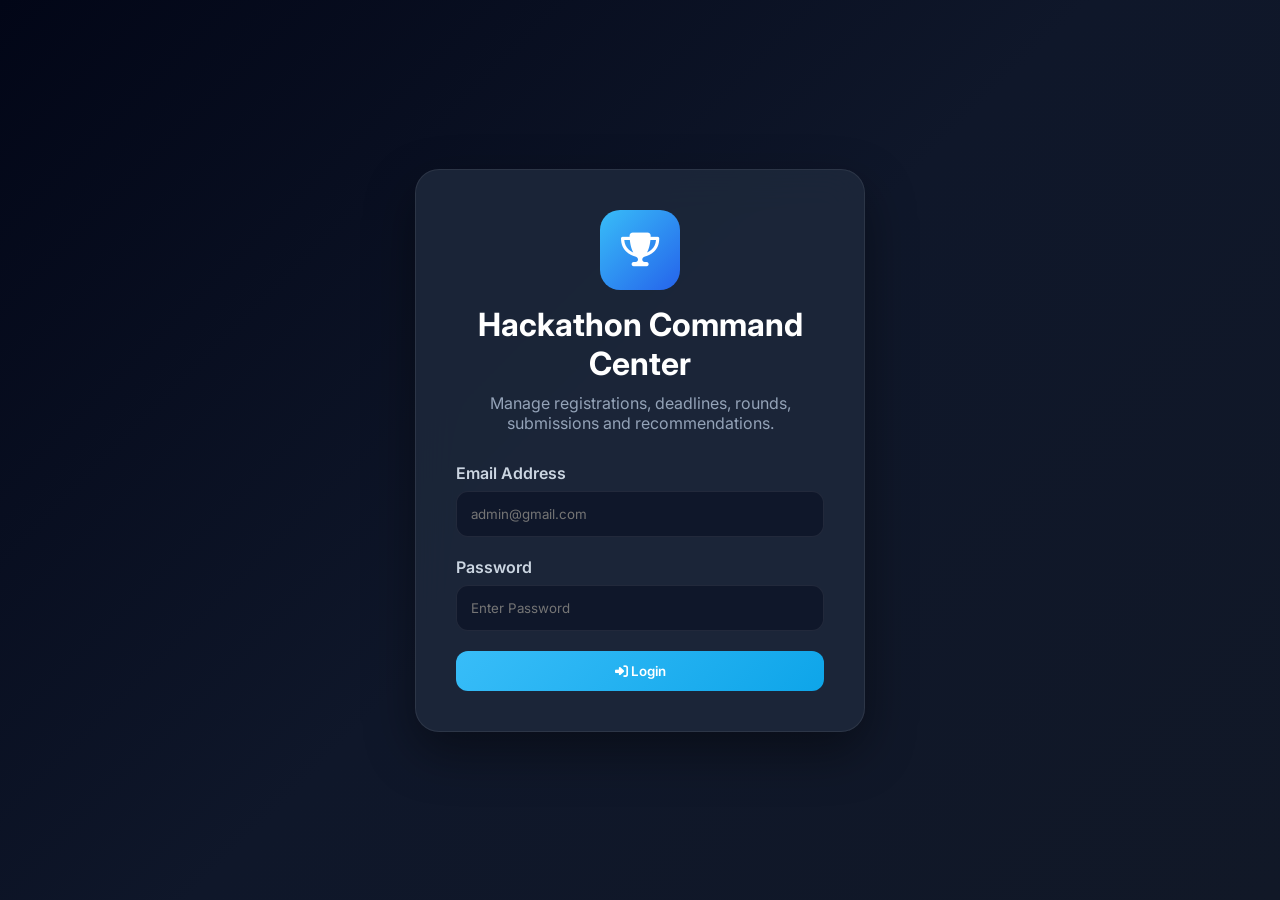
==== agenda.html @ 656ce183 "Hackathon Tracker" ====
<!DOCTYPE html>
<html lang="en">

<head>

<meta charset="UTF-8">

<meta name="viewport"
      content="width=device-width, initial-scale=1.0">

<title>
Agenda | Hackathon Command Center
</title>

<link rel="stylesheet"
      href="assets/css/style.css">

<link href="https://cdnjs.cloudflare.com/ajax/libs/font-awesome/6.5.1/css/all.min.css"
      rel="stylesheet">

</head>

<body>

<div class="app">

    <!-- SIDEBAR -->

    <aside class="sidebar">

        <div class="logo">

            <div class="logo-icon">
                🚀
            </div>

            <div class="logo-text">
                <h2>Hackathon Hub</h2>
                <span>Command Center</span>
            </div>

        </div>

        <nav class="nav-links">

            <a href="dashboard.html">
                <i class="fas fa-chart-line"></i>
                <span>Dashboard</span>
            </a>

            <a href="register.html">
                <i class="fas fa-plus-circle"></i>
                <span>Register</span>
            </a>

            <a href="agenda.html"
               class="active">
                <i class="fas fa-list-check"></i>
                <span>Agenda</span>
            </a>

            <a href="recommendations.html">
                <i class="fas fa-lightbulb"></i>
                <span>Recommendations</span>
            </a>

            <a href="calendar.html">
                <i class="fas fa-calendar"></i>
                <span>Calendar</span>
            </a>

            <a href="notifications.html">
                <i class="fas fa-bell"></i>
                <span>Notifications</span>
            </a>

            <a href="#"
               onclick="logoutUser()">

                <i class="fas fa-right-from-bracket"></i>
                <span>Logout</span>

            </a>

        </nav>

    </aside>

    <!-- MAIN -->

    <main class="main">

        <div class="page-header">

            <div class="page-title">

                <h1>
                    Agenda
                </h1>

                <p>
                    All hackathon tasks sorted by urgency.
                </p>

            </div>

        </div>

        <!-- TODAY -->

        <div class="agenda-section">

            <h2 class="agenda-title">

                🔴 Today

            </h2>

            <div id="todayTasks">

            </div>

        </div>

        <!-- TOMORROW -->

        <div class="agenda-section">

            <h2 class="agenda-title">

                🟠 Tomorrow

            </h2>

            <div id="tomorrowTasks">

            </div>

        </div>

        <!-- THIS WEEK -->

        <div class="agenda-section">

            <h2 class="agenda-title">

                🟡 This Week

            </h2>

            <div id="weekTasks">

            </div>

        </div>

        <!-- FUTURE -->

        <div class="agenda-section">

            <h2 class="agenda-title">

                🟢 Future

            </h2>

            <div id="futureTasks">

            </div>

        </div>

    </main>

</div>

<script src="assets/js/app.js"></script>

<script src="assets/js/agenda.js"></script>

</body>

</html>

<!DOCTYPE html>
<html lang="en">

<head>

<meta charset="UTF-8">

<meta
name="viewport"
content="width=device-width, initial-scale=1.0">

<title>
Agenda | Hackathon Command Center
</title>

<link
rel="stylesheet"
href="assets/css/style.css">

<link
href="https://cdnjs.cloudflare.com/ajax/libs/font-awesome/6.5.1/css/all.min.css"
rel="stylesheet">

</head>

<body>

<div class="app">

    <!-- SIDEBAR -->

    <aside class="sidebar">

        <div class="logo">

            <div class="logo-icon">
                🚀
            </div>

            <div class="logo-text">
                <h2>
                    Hackathon Hub
                </h2>
                <span>
                    Command Center
                </span>
            </div>

        </div>

        <nav class="nav-links">

            <a href="dashboard.html">
                <i class="fas fa-chart-line"></i>
                <span>Dashboard</span>
            </a>

            <a href="register.html">
                <i class="fas fa-plus-circle"></i>
                <span>Register</span>
            </a>

            <a
            href="agenda.html"
            class="active">

                <i class="fas fa-list-check"></i>
                <span>Agenda</span>

            </a>

            <a href="recommendations.html">
                <i class="fas fa-lightbulb"></i>
                <span>Recommendations</span>
            </a>

            <a href="calendar.html">
                <i class="fas fa-calendar"></i>
                <span>Calendar</span>
            </a>

            <a href="notifications.html">
                <i class="fas fa-bell"></i>
                <span>Notifications</span>
            </a>

            <a
            href="#"
            onclick="logoutUser()">

                <i class="fas fa-sign-out-alt"></i>
                <span>Logout</span>

            </a>

        </nav>

    </aside>

    <!-- MAIN -->

    <main class="main">

        <div class="page-header">

            <div class="page-title">

                <h1>
                    Agenda
                </h1>

                <p>
                    Sorted task timeline across
                    all hackathons
                </p>

            </div>

        </div>

        <!-- TODAY -->

        <div class="agenda-section">

            <h2
            class="agenda-title"
            style="color:#ef4444">

                🔴 Today

            </h2>

            <div id="todayTasks">

            </div>

        </div>

        <!-- TOMORROW -->

        <div class="agenda-section">

            <h2
            class="agenda-title"
            style="color:#f59e0b">

                🟠 Tomorrow

            </h2>

            <div id="tomorrowTasks">

            </div>

        </div>

        <!-- WEEK -->

        <div class="agenda-section">

            <h2
            class="agenda-title"
            style="color:#38bdf8">

                🔵 This Week

            </h2>

            <div id="weekTasks">

            </div>

        </div>

        <!-- FUTURE -->

        <div class="agenda-section">

            <h2
            class="agenda-title"
            style="color:#22c55e">

                🟢 Future

            </h2>

            <div id="futureTasks">

            </div>

        </div>

        <div class="footer">

            © 2026 Hackathon Command Center

        </div>

    </main>

</div>

<script src="assets/js/app.js"></script>

<script src="assets/js/agenda.js"></script>

</body>

</html>
---- assets/css/style.css ----
/* =====================================================
   HACKATHON COMMAND CENTER
   PROFESSIONAL SAAS UI
===================================================== */

@import url('https://fonts.googleapis.com/css2?family=Inter:wght@300;400;500;600;700;800;900&display=swap');

:root{

    --bg:#0b1120;
    --bg-secondary:#111827;
    --card:#1e293b;
    --card-hover:#263548;

    --primary:#38bdf8;
    --primary-dark:#0ea5e9;

    --success:#22c55e;
    --warning:#f59e0b;
    --danger:#ef4444;

    --text:#ffffff;
    --text-secondary:#94a3b8;

    --border:rgba(255,255,255,.08);

    --radius:18px;
    --shadow:
    0 10px 30px rgba(0,0,0,.35);

    --transition:.25s ease;
}

/* =====================================================
   RESET
===================================================== */

*{
    margin:0;
    padding:0;
    box-sizing:border-box;
}

html{
    scroll-behavior:smooth;
}

body{
    font-family:'Inter',sans-serif;
    background:linear-gradient(
        135deg,
        #020617,
        #0f172a,
        #111827
    );
    color:var(--text);
    min-height:100vh;
}

a{
    text-decoration:none;
    color:inherit;
}

ul{
    list-style:none;
}

button{
    border:none;
    cursor:pointer;
    font-family:inherit;
}

input,
textarea,
select{
    font-family:inherit;
}

/* =====================================================
   SCROLLBAR
===================================================== */

::-webkit-scrollbar{
    width:10px;
}

::-webkit-scrollbar-track{
    background:#111827;
}

::-webkit-scrollbar-thumb{
    background:#334155;
    border-radius:50px;
}

::-webkit-scrollbar-thumb:hover{
    background:#475569;
}

/* =====================================================
   APP LAYOUT
===================================================== */

.app{
    display:flex;
    min-height:100vh;
}

/* =====================================================
   SIDEBAR
===================================================== */

.sidebar{

    width:270px;

    background:rgba(15,23,42,.85);

    backdrop-filter:blur(25px);

    border-right:1px solid var(--border);

    padding:24px;

    position:fixed;

    top:0;
    left:0;
    bottom:0;

    z-index:1000;
}

.logo{

    display:flex;
    align-items:center;
    gap:12px;

    margin-bottom:40px;
}

.logo-icon{

    width:50px;
    height:50px;

    border-radius:14px;

    background:linear-gradient(
    135deg,
    var(--primary),
    #2563eb
    );

    display:flex;
    align-items:center;
    justify-content:center;

    font-size:22px;
    font-weight:700;
}

.logo-text h2{
    font-size:18px;
}

.logo-text span{
    color:var(--text-secondary);
    font-size:13px;
}

.nav-links{

    display:flex;
    flex-direction:column;
    gap:10px;
}

.nav-links a{

    padding:14px 18px;

    border-radius:14px;

    color:var(--text-secondary);

    transition:var(--transition);

    display:flex;
    align-items:center;
    gap:12px;
}

.nav-links a:hover{

    background:rgba(56,189,248,.12);

    color:white;
}

.nav-links a.active{

    background:linear-gradient(
    135deg,
    rgba(56,189,248,.25),
    rgba(37,99,235,.25)
    );

    color:white;
}

/* =====================================================
   MAIN CONTENT
===================================================== */

.main{

    margin-left:270px;

    width:100%;

    padding:30px;
}

.page-header{

    display:flex;
    justify-content:space-between;
    align-items:center;

    margin-bottom:25px;
}

.page-title h1{
    font-size:32px;
    font-weight:800;
}

.page-title p{
    color:var(--text-secondary);
    margin-top:6px;
}

/* =====================================================
   BUTTONS
===================================================== */

.btn{

    padding:12px 22px;

    border-radius:12px;

    font-weight:600;

    transition:var(--transition);
}

.btn-primary{

    background:linear-gradient(
    135deg,
    var(--primary),
    var(--primary-dark)
    );

    color:white;
}

.btn-primary:hover{

    transform:translateY(-2px);

    box-shadow:
    0 10px 25px rgba(56,189,248,.35);
}

.btn-success{
    background:var(--success);
    color:white;
}

.btn-danger{
    background:var(--danger);
    color:white;
}

/* =====================================================
   DASHBOARD CARDS
===================================================== */

.stats-grid{

    display:grid;

    grid-template-columns:
    repeat(auto-fit,minmax(230px,1fr));

    gap:20px;

    margin-bottom:30px;
}

.stat-card{

    background:rgba(30,41,59,.85);

    backdrop-filter:blur(20px);

    border:1px solid var(--border);

    border-radius:var(--radius);

    padding:24px;

    transition:var(--transition);

    box-shadow:var(--shadow);
}

.stat-card:hover{

    transform:translateY(-5px);

    background:var(--card-hover);
}

.stat-label{

    color:var(--text-secondary);

    font-size:14px;

    margin-bottom:12px;
}

.stat-value{

    font-size:36px;

    font-weight:800;
}

.stat-icon{

    margin-top:15px;

    width:48px;
    height:48px;

    border-radius:12px;

    display:flex;
    justify-content:center;
    align-items:center;

    background:rgba(56,189,248,.15);

    color:var(--primary);
}

/* =====================================================
   CARDS
===================================================== */

.card{

    background:rgba(30,41,59,.8);

    border:1px solid var(--border);

    backdrop-filter:blur(20px);

    border-radius:20px;

    padding:25px;

    box-shadow:var(--shadow);
}

.card-header{

    display:flex;
    justify-content:space-between;
    align-items:center;

    margin-bottom:20px;
}

.card-title{

    font-size:20px;
    font-weight:700;
}

/* =====================================================
   TABLE
===================================================== */

.table-container{

    overflow:auto;
}

table{

    width:100%;
    border-collapse:collapse;
}

th{

    background:#1e293b;

    color:#cbd5e1;

    text-align:left;

    padding:16px;
}

td{

    padding:16px;

    border-bottom:1px solid rgba(255,255,255,.06);
}

tr:hover{
    background:rgba(255,255,255,.03);
}

/* =====================================================
   FORM
===================================================== */

.form-grid{

    display:grid;

    grid-template-columns:
    repeat(auto-fit,minmax(280px,1fr));

    gap:20px;
}

.form-group{

    display:flex;
    flex-direction:column;

    gap:8px;
}

.form-group label{

    color:#cbd5e1;

    font-weight:600;
}

.form-control{

    width:100%;

    padding:14px;

    background:#0f172a;

    border:1px solid rgba(255,255,255,.08);

    color:white;

    border-radius:12px;

    transition:var(--transition);
}

.form-control:focus{

    outline:none;

    border-color:var(--primary);

    box-shadow:
    0 0 0 3px rgba(56,189,248,.15);
}

textarea.form-control{

    min-height:130px;

    resize:vertical;
}

/* =====================================================
   CHECKBOX
===================================================== */

.checkbox-group{

    display:flex;
    align-items:center;

    gap:10px;

    margin-top:10px;
}

.checkbox-group input{

    width:18px;
    height:18px;
}

/* =====================================================
   ROUNDS SECTION
===================================================== */

.round-card{

    margin-top:20px;

    background:#0f172a;

    padding:20px;

    border-radius:16px;

    border:1px solid rgba(255,255,255,.08);
}

.round-title{

    font-weight:700;

    margin-bottom:15px;

    color:var(--primary);
}

/* =====================================================
   TASKS
===================================================== */

.task-item{

    display:flex;

    justify-content:space-between;

    align-items:center;

    padding:16px;

    border-radius:14px;

    margin-bottom:12px;

    background:#0f172a;
}

.task-name{

    font-weight:600;
}

.task-date{

    color:var(--warning);
}

/* =====================================================
   AGENDA
===================================================== */

.agenda-section{

    margin-bottom:30px;
}

.agenda-title{

    font-size:22px;

    font-weight:700;

    margin-bottom:15px;
}

.agenda-card{

    background:#111827;

    border-left:5px solid var(--primary);

    padding:18px;

    border-radius:14px;

    margin-bottom:12px;
}

/* =====================================================
   NOTIFICATION
===================================================== */

.notification{

    padding:18px;

    border-radius:14px;

    margin-bottom:12px;
}

.notification.danger{

    background:
    rgba(239,68,68,.15);

    border-left:4px solid var(--danger);
}

.notification.warning{

    background:
    rgba(245,158,11,.15);

    border-left:4px solid var(--warning);
}

.notification.success{

    background:
    rgba(34,197,94,.15);

    border-left:4px solid var(--success);
}

/* =====================================================
   RECOMMENDATION
===================================================== */

.recommendation{

    background:#0f172a;

    padding:18px;

    border-radius:16px;

    margin-bottom:15px;
}

.recommendation h4{

    color:var(--primary);

    margin-bottom:10px;
}

.recommendation ul{

    padding-left:18px;
}

.recommendation li{

    margin-bottom:8px;
}

/* =====================================================
   LOGIN PAGE
===================================================== */

.auth-wrapper{

    min-height:100vh;

    display:flex;

    justify-content:center;

    align-items:center;

    padding:30px;
}

.auth-card{

    width:100%;
    max-width:450px;

    background:rgba(30,41,59,.85);

    border:1px solid rgba(255,255,255,.08);

    backdrop-filter:blur(20px);

    border-radius:24px;

    padding:40px;

    box-shadow:
    0 20px 50px rgba(0,0,0,.4);
}

.auth-card h1{

    text-align:center;

    margin-bottom:10px;
}

.auth-card p{

    text-align:center;

    color:var(--text-secondary);

    margin-bottom:30px;
}

/* =====================================================
   ALERT
===================================================== */

.alert{

    padding:14px;

    border-radius:12px;

    margin-bottom:15px;
}

.alert-success{

    background:
    rgba(34,197,94,.15);

    color:#86efac;
}

.alert-danger{

    background:
    rgba(239,68,68,.15);

    color:#fca5a5;
}

/* =====================================================
   BADGES
===================================================== */

.badge{

    padding:6px 12px;

    border-radius:50px;

    font-size:12px;

    font-weight:700;
}

.badge-success{
    background:rgba(34,197,94,.15);
    color:#86efac;
}

.badge-warning{
    background:rgba(245,158,11,.15);
    color:#fde68a;
}

.badge-danger{
    background:rgba(239,68,68,.15);
    color:#fca5a5;
}

/* =====================================================
   CALENDAR PLACEHOLDER
===================================================== */

.calendar-box{

    height:700px;

    border-radius:20px;

    background:#111827;

    display:flex;

    align-items:center;

    justify-content:center;

    color:#94a3b8;
}

/* =====================================================
   FOOTER
===================================================== */

.footer{

    margin-top:30px;

    text-align:center;

    color:#64748b;
}

/* =====================================================
   ANIMATION
===================================================== */

.fade-in{

    animation:fadeIn .5s ease;
}

@keyframes fadeIn{

    from{
        opacity:0;
        transform:translateY(15px);
    }

    to{
        opacity:1;
        transform:translateY(0);
    }
}

/* =====================================================
   MOBILE RESPONSIVE
===================================================== */

@media(max-width:992px){

    .sidebar{

        width:85px;
        padding:15px;
    }

    .logo-text{
        display:none;
    }

    .nav-links a span{
        display:none;
    }

    .main{
        margin-left:85px;
    }
}

@media(max-width:768px){

    .main{
        padding:20px;
    }

    .page-header{

        flex-direction:column;

        align-items:flex-start;

        gap:15px;
    }

    .form-grid{

        grid-template-columns:1fr;
    }

    .stats-grid{

        grid-template-columns:1fr;
    }

    .sidebar{

        display:none;
    }

    .main{

        margin-left:0;
    }
}

@media(max-width:480px){

    .auth-card{

        padding:25px;
    }

    .stat-value{

        font-size:28px;
    }

    .page-title h1{

        font-size:24px;
    }
}
---- assets/css/style.css ----
/* =====================================================
   HACKATHON COMMAND CENTER
   PROFESSIONAL SAAS UI
===================================================== */

@import url('https://fonts.googleapis.com/css2?family=Inter:wght@300;400;500;600;700;800;900&display=swap');

:root{

    --bg:#0b1120;
    --bg-secondary:#111827;
    --card:#1e293b;
    --card-hover:#263548;

    --primary:#38bdf8;
    --primary-dark:#0ea5e9;

    --success:#22c55e;
    --warning:#f59e0b;
    --danger:#ef4444;

    --text:#ffffff;
    --text-secondary:#94a3b8;

    --border:rgba(255,255,255,.08);

    --radius:18px;
    --shadow:
    0 10px 30px rgba(0,0,0,.35);

    --transition:.25s ease;
}

/* =====================================================
   RESET
===================================================== */

*{
    margin:0;
    padding:0;
    box-sizing:border-box;
}

html{
    scroll-behavior:smooth;
}

body{
    font-family:'Inter',sans-serif;
    background:linear-gradient(
        135deg,
        #020617,
        #0f172a,
        #111827
    );
    color:var(--text);
    min-height:100vh;
}

a{
    text-decoration:none;
    color:inherit;
}

ul{
    list-style:none;
}

button{
    border:none;
    cursor:pointer;
    font-family:inherit;
}

input,
textarea,
select{
    font-family:inherit;
}

/* =====================================================
   SCROLLBAR
===================================================== */

::-webkit-scrollbar{
    width:10px;
}

::-webkit-scrollbar-track{
    background:#111827;
}

::-webkit-scrollbar-thumb{
    background:#334155;
    border-radius:50px;
}

::-webkit-scrollbar-thumb:hover{
    background:#475569;
}

/* =====================================================
   APP LAYOUT
===================================================== */

.app{
    display:flex;
    min-height:100vh;
}

/* =====================================================
   SIDEBAR
===================================================== */

.sidebar{

    width:270px;

    background:rgba(15,23,42,.85);

    backdrop-filter:blur(25px);

    border-right:1px solid var(--border);

    padding:24px;

    position:fixed;

    top:0;
    left:0;
    bottom:0;

    z-index:1000;
}

.logo{

    display:flex;
    align-items:center;
    gap:12px;

    margin-bottom:40px;
}

.logo-icon{

    width:50px;
    height:50px;

    border-radius:14px;

    background:linear-gradient(
    135deg,
    var(--primary),
    #2563eb
    );

    display:flex;
    align-items:center;
    justify-content:center;

    font-size:22px;
    font-weight:700;
}

.logo-text h2{
    font-size:18px;
}

.logo-text span{
    color:var(--text-secondary);
    font-size:13px;
}

.nav-links{

    display:flex;
    flex-direction:column;
    gap:10px;
}

.nav-links a{

    padding:14px 18px;

    border-radius:14px;

    color:var(--text-secondary);

    transition:var(--transition);

    display:flex;
    align-items:center;
    gap:12px;
}

.nav-links a:hover{

    background:rgba(56,189,248,.12);

    color:white;
}

.nav-links a.active{

    background:linear-gradient(
    135deg,
    rgba(56,189,248,.25),
    rgba(37,99,235,.25)
    );

    color:white;
}

/* =====================================================
   MAIN CONTENT
===================================================== */

.main{

    margin-left:270px;

    width:100%;

    padding:30px;
}

.page-header{

    display:flex;
    justify-content:space-between;
    align-items:center;

    margin-bottom:25px;
}

.page-title h1{
    font-size:32px;
    font-weight:800;
}

.page-title p{
    color:var(--text-secondary);
    margin-top:6px;
}

/* =====================================================
   BUTTONS
===================================================== */

.btn{

    padding:12px 22px;

    border-radius:12px;

    font-weight:600;

    transition:var(--transition);
}

.btn-primary{

    background:linear-gradient(
    135deg,
    var(--primary),
    var(--primary-dark)
    );

    color:white;
}

.btn-primary:hover{

    transform:translateY(-2px);

    box-shadow:
    0 10px 25px rgba(56,189,248,.35);
}

.btn-success{
    background:var(--success);
    color:white;
}

.btn-danger{
    background:var(--danger);
    color:white;
}

/* =====================================================
   DASHBOARD CARDS
===================================================== */

.stats-grid{

    display:grid;

    grid-template-columns:
    repeat(auto-fit,minmax(230px,1fr));

    gap:20px;

    margin-bottom:30px;
}

.stat-card{

    background:rgba(30,41,59,.85);

    backdrop-filter:blur(20px);

    border:1px solid var(--border);

    border-radius:var(--radius);

    padding:24px;

    transition:var(--transition);

    box-shadow:var(--shadow);
}

.stat-card:hover{

    transform:translateY(-5px);

    background:var(--card-hover);
}

.stat-label{

    color:var(--text-secondary);

    font-size:14px;

    margin-bottom:12px;
}

.stat-value{

    font-size:36px;

    font-weight:800;
}

.stat-icon{

    margin-top:15px;

    width:48px;
    height:48px;

    border-radius:12px;

    display:flex;
    justify-content:center;
    align-items:center;

    background:rgba(56,189,248,.15);

    color:var(--primary);
}

/* =====================================================
   CARDS
===================================================== */

.card{

    background:rgba(30,41,59,.8);

    border:1px solid var(--border);

    backdrop-filter:blur(20px);

    border-radius:20px;

    padding:25px;

    box-shadow:var(--shadow);
}

.card-header{

    display:flex;
    justify-content:space-between;
    align-items:center;

    margin-bottom:20px;
}

.card-title{

    font-size:20px;
    font-weight:700;
}

/* =====================================================
   TABLE
===================================================== */

.table-container{

    overflow:auto;
}

table{

    width:100%;
    border-collapse:collapse;
}

th{

    background:#1e293b;

    color:#cbd5e1;

    text-align:left;

    padding:16px;
}

td{

    padding:16px;

    border-bottom:1px solid rgba(255,255,255,.06);
}

tr:hover{
    background:rgba(255,255,255,.03);
}

/* =====================================================
   FORM
===================================================== */

.form-grid{

    display:grid;

    grid-template-columns:
    repeat(auto-fit,minmax(280px,1fr));

    gap:20px;
}

.form-group{

    display:flex;
    flex-direction:column;

    gap:8px;
}

.form-group label{

    color:#cbd5e1;

    font-weight:600;
}

.form-control{

    width:100%;

    padding:14px;

    background:#0f172a;

    border:1px solid rgba(255,255,255,.08);

    color:white;

    border-radius:12px;

    transition:var(--transition);
}

.form-control:focus{

    outline:none;

    border-color:var(--primary);

    box-shadow:
    0 0 0 3px rgba(56,189,248,.15);
}

textarea.form-control{

    min-height:130px;

    resize:vertical;
}

/* =====================================================
   CHECKBOX
===================================================== */

.checkbox-group{

    display:flex;
    align-items:center;

    gap:10px;

    margin-top:10px;
}

.checkbox-group input{

    width:18px;
    height:18px;
}

/* =====================================================
   ROUNDS SECTION
===================================================== */

.round-card{

    margin-top:20px;

    background:#0f172a;

    padding:20px;

    border-radius:16px;

    border:1px solid rgba(255,255,255,.08);
}

.round-title{

    font-weight:700;

    margin-bottom:15px;

    color:var(--primary);
}

/* =====================================================
   TASKS
===================================================== */

.task-item{

    display:flex;

    justify-content:space-between;

    align-items:center;

    padding:16px;

    border-radius:14px;

    margin-bottom:12px;

    background:#0f172a;
}

.task-name{

    font-weight:600;
}

.task-date{

    color:var(--warning);
}

/* =====================================================
   AGENDA
===================================================== */

.agenda-section{

    margin-bottom:30px;
}

.agenda-title{

    font-size:22px;

    font-weight:700;

    margin-bottom:15px;
}

.agenda-card{

    background:#111827;

    border-left:5px solid var(--primary);

    padding:18px;

    border-radius:14px;

    margin-bottom:12px;
}

/* =====================================================
   NOTIFICATION
===================================================== */

.notification{

    padding:18px;

    border-radius:14px;

    margin-bottom:12px;
}

.notification.danger{

    background:
    rgba(239,68,68,.15);

    border-left:4px solid var(--danger);
}

.notification.warning{

    background:
    rgba(245,158,11,.15);

    border-left:4px solid var(--warning);
}

.notification.success{

    background:
    rgba(34,197,94,.15);

    border-left:4px solid var(--success);
}

/* =====================================================
   RECOMMENDATION
===================================================== */

.recommendation{

    background:#0f172a;

    padding:18px;

    border-radius:16px;

    margin-bottom:15px;
}

.recommendation h4{

    color:var(--primary);

    margin-bottom:10px;
}

.recommendation ul{

    padding-left:18px;
}

.recommendation li{

    margin-bottom:8px;
}

/* =====================================================
   LOGIN PAGE
===================================================== */

.auth-wrapper{

    min-height:100vh;

    display:flex;

    justify-content:center;

    align-items:center;

    padding:30px;
}

.auth-card{

    width:100%;
    max-width:450px;

    background:rgba(30,41,59,.85);

    border:1px solid rgba(255,255,255,.08);

    backdrop-filter:blur(20px);

    border-radius:24px;

    padding:40px;

    box-shadow:
    0 20px 50px rgba(0,0,0,.4);
}

.auth-card h1{

    text-align:center;

    margin-bottom:10px;
}

.auth-card p{

    text-align:center;

    color:var(--text-secondary);

    margin-bottom:30px;
}

/* =====================================================
   ALERT
===================================================== */

.alert{

    padding:14px;

    border-radius:12px;

    margin-bottom:15px;
}

.alert-success{

    background:
    rgba(34,197,94,.15);

    color:#86efac;
}

.alert-danger{

    background:
    rgba(239,68,68,.15);

    color:#fca5a5;
}

/* =====================================================
   BADGES
===================================================== */

.badge{

    padding:6px 12px;

    border-radius:50px;

    font-size:12px;

    font-weight:700;
}

.badge-success{
    background:rgba(34,197,94,.15);
    color:#86efac;
}

.badge-warning{
    background:rgba(245,158,11,.15);
    color:#fde68a;
}

.badge-danger{
    background:rgba(239,68,68,.15);
    color:#fca5a5;
}

/* =====================================================
   CALENDAR PLACEHOLDER
===================================================== */

.calendar-box{

    height:700px;

    border-radius:20px;

    background:#111827;

    display:flex;

    align-items:center;

    justify-content:center;

    color:#94a3b8;
}

/* =====================================================
   FOOTER
===================================================== */

.footer{

    margin-top:30px;

    text-align:center;

    color:#64748b;
}

/* =====================================================
   ANIMATION
===================================================== */

.fade-in{

    animation:fadeIn .5s ease;
}

@keyframes fadeIn{

    from{
        opacity:0;
        transform:translateY(15px);
    }

    to{
        opacity:1;
        transform:translateY(0);
    }
}

/* =====================================================
   MOBILE RESPONSIVE
===================================================== */

@media(max-width:992px){

    .sidebar{

        width:85px;
        padding:15px;
    }

    .logo-text{
        display:none;
    }

    .nav-links a span{
        display:none;
    }

    .main{
        margin-left:85px;
    }
}

@media(max-width:768px){

    .main{
        padding:20px;
    }

    .page-header{

        flex-direction:column;

        align-items:flex-start;

        gap:15px;
    }

    .form-grid{

        grid-template-columns:1fr;
    }

    .stats-grid{

        grid-template-columns:1fr;
    }

    .sidebar{

        display:none;
    }

    .main{

        margin-left:0;
    }
}

@media(max-width:480px){

    .auth-card{

        padding:25px;
    }

    .stat-value{

        font-size:28px;
    }

    .page-title h1{

        font-size:24px;
    }
}
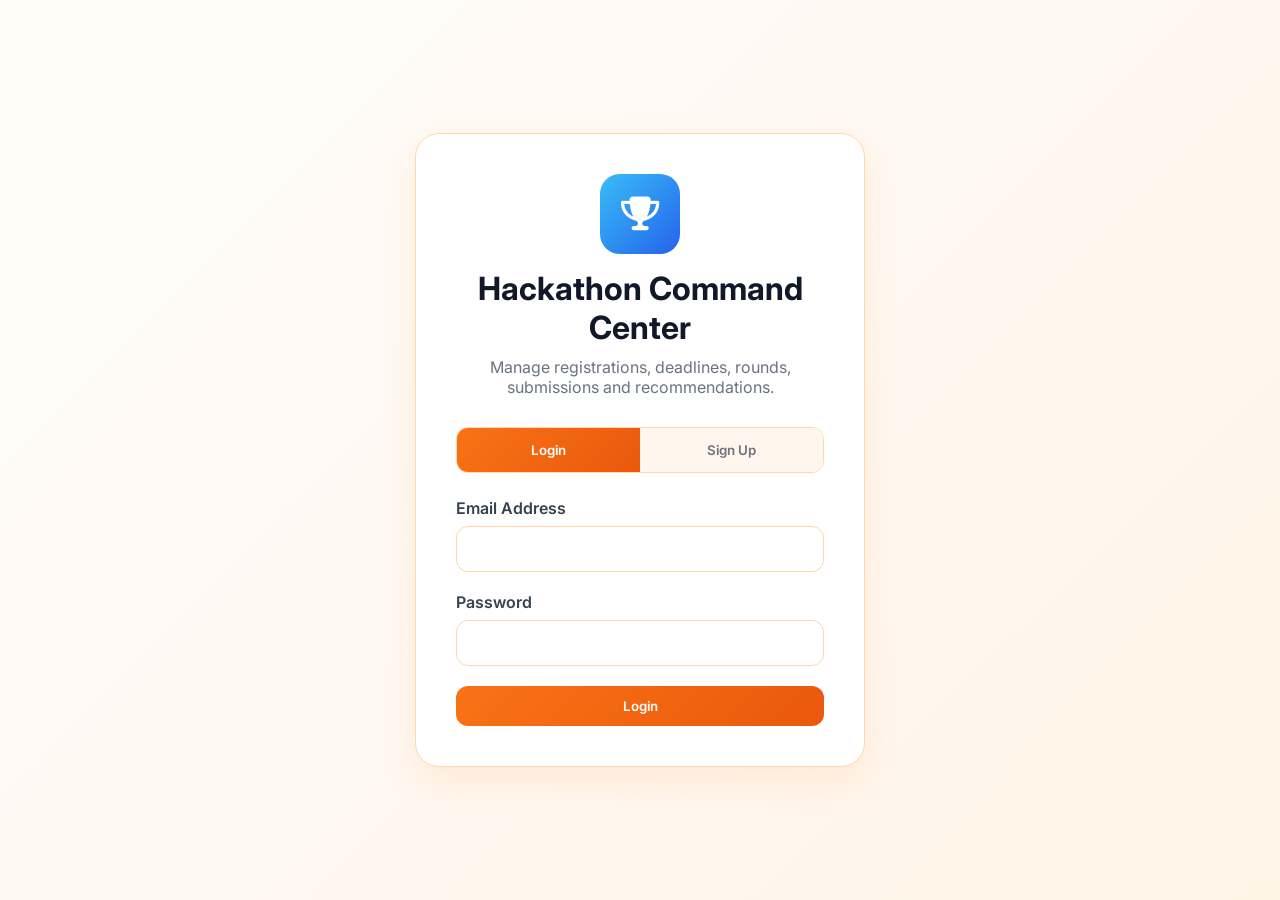
==== commit 70b8b366: "Removed obsolete dashboard.js" ====
--- a/agenda.html
+++ b/agenda.html
@@ -175,6 +175,7 @@
 
 </div>
 
+<script src="assets/js/api.js"></script>
 <script src="assets/js/app.js"></script>
 
 <script src="assets/js/agenda.js"></script>
--- a/assets/css/style.css
+++ b/assets/css/style.css
@@ -5,916 +5,1270 @@
 
 @import url('https://fonts.googleapis.com/css2?family=Inter:wght@300;400;500;600;700;800;900&display=swap');
 
-:root{
-
-    --bg:#0b1120;
-    --bg-secondary:#111827;
-    --card:#1e293b;
-    --card-hover:#263548;
-
-    --primary:#38bdf8;
-    --primary-dark:#0ea5e9;
-
-    --success:#22c55e;
-    --warning:#f59e0b;
-    --danger:#ef4444;
-
-    --text:#ffffff;
-    --text-secondary:#94a3b8;
-
-    --border:rgba(255,255,255,.08);
-
-    --radius:18px;
+:root {
+
+    /* Warm Light Theme */
+
+    --bg: #FFFDF8;
+    --bg-secondary: #FFF7ED;
+
+    --card: #FFFFFF;
+    --card-hover: #FFF4E6;
+
+    --primary: #F97316;
+    --primary-dark: #EA580C;
+
+    --success: #22C55E;
+    --warning: #F59E0B;
+    --danger: #EF4444;
+
+    --text: #1F2937;
+    --text-secondary: #6B7280;
+
+    --border: rgba(249, 115, 22, .15);
+
+    --radius: 18px;
+
     --shadow:
-    0 10px 30px rgba(0,0,0,.35);
-
-    --transition:.25s ease;
+        0 8px 24px rgba(249, 115, 22, .08);
+
+    --transition: .25s ease;
 }
 
 /* =====================================================
    RESET
 ===================================================== */
 
-*{
-    margin:0;
-    padding:0;
-    box-sizing:border-box;
-}
-
-html{
-    scroll-behavior:smooth;
-}
-
-body{
-    font-family:'Inter',sans-serif;
+* {
+    margin: 0;
+    padding: 0;
+    box-sizing: border-box;
+}
+
+html {
+    scroll-behavior: smooth;
+}
+
+body {
+    font-family: 'Inter', sans-serif;
+
+    background: linear-gradient(135deg,
+            #FFFDF8,
+            #FFF8F1,
+            #FFF4E6);
+
+    color: var(--text);
+
+    min-height: 100vh;
+}
+
+a {
+    text-decoration: none;
+    color: inherit;
+}
+
+ul {
+    list-style: none;
+}
+
+button {
+    border: none;
+    cursor: pointer;
+    font-family: inherit;
+}
+
+input,
+textarea,
+select {
+    font-family: inherit;
+}
+
+/* =====================================================
+   SCROLLBAR
+===================================================== */
+
+::-webkit-scrollbar-track {
+    background: #FFF4E6;
+}
+
+::-webkit-scrollbar-thumb {
+    background: #FDBA74;
+    border-radius: 50px;
+}
+
+::-webkit-scrollbar-thumb:hover {
+    background: #FB923C;
+}
+
+/* =====================================================
+   APP LAYOUT
+===================================================== */
+
+.app {
+    display: flex;
+    min-height: 100vh;
+}
+
+/* =====================================================
+   SIDEBAR
+===================================================== */
+
+.sidebar {
+
+    width: 270px;
+
+    background: rgba(255, 255, 255, .95);
+
+    backdrop-filter: blur(25px);
+
+    border-right: 1px solid #FED7AA;
+
+    padding: 24px;
+
+    position: fixed;
+
+    top: 0;
+    left: 0;
+    bottom: 0;
+
+    z-index: 1000;
+
+    box-shadow:
+        4px 0 20px rgba(249, 115, 22, .05);
+}
+
+.logo {
+
+    display: flex;
+    align-items: center;
+    gap: 12px;
+
+    margin-bottom: 40px;
+}
+
+.logo-icon {
+
+    width: 50px;
+    height: 50px;
+
+    border-radius: 14px;
+
+    background: linear-gradient(135deg,
+            #FB923C,
+            #EA580C);
+
+    color: white;
+
+    display: flex;
+    align-items: center;
+    justify-content: center;
+
+    font-size: 22px;
+    font-weight: 700;
+}
+
+.logo-text h2 {
+    font-size: 18px;
+}
+
+.logo-text span {
+    color: var(--text-secondary);
+    font-size: 13px;
+}
+
+.nav-links {
+
+    display: flex;
+    flex-direction: column;
+    gap: 10px;
+}
+
+.nav-links a {
+
+    padding: 14px 18px;
+
+    border-radius: 14px;
+
+    color: var(--text-secondary);
+
+    transition: var(--transition);
+
+    display: flex;
+    align-items: center;
+    gap: 12px;
+}
+
+.nav-links a:hover {
+
+    background: rgba(249, 115, 22, .08);
+
+    color: #EA580C;
+}
+
+.nav-links a.active {
+
+    background: linear-gradient(135deg,
+            rgba(249, 115, 22, .15),
+            rgba(251, 146, 60, .10));
+
+    color: #EA580C;
+}
+
+/* =====================================================
+   MAIN CONTENT
+===================================================== */
+
+.main {
+
+    margin-left: 270px;
+
+    width: 100%;
+
+    padding: 30px;
+}
+
+.page-header {
+
+    display: flex;
+    justify-content: space-between;
+    align-items: center;
+
+    margin-bottom: 25px;
+}
+
+.page-title h1 {
+    font-size: 32px;
+    font-weight: 800;
+}
+
+.page-title p {
+    color: var(--text-secondary);
+    margin-top: 6px;
+}
+
+/* =====================================================
+   BUTTONS
+===================================================== */
+
+.btn {
+
+    padding: 12px 22px;
+
+    border-radius: 12px;
+
+    font-weight: 600;
+
+    transition: var(--transition);
+}
+
+.btn-primary {
+
+    background: linear-gradient(135deg,
+            var(--primary),
+            var(--primary-dark));
+
+    color: white;
+}
+
+.btn-primary:hover {
+
+    transform: translateY(-2px);
+
+    box-shadow:
+        0 10px 25px rgba(249, 115, 22, .25);
+}
+
+.btn-success {
+    background: var(--success);
+    color: white;
+}
+
+.btn-danger {
+    background: var(--danger);
+    color: white;
+}
+
+/* =====================================================
+   DASHBOARD CARDS
+===================================================== */
+
+.stats-grid {
+
+    display: grid;
+
+    grid-template-columns:
+        repeat(auto-fit, minmax(230px, 1fr));
+
+    gap: 20px;
+
+    margin-bottom: 30px;
+}
+
+.stat-card {
+
+    background: #FFFFFF;
+
+    border: 1px solid #FED7AA;
+
+    border-radius: var(--radius);
+
+    padding: 24px;
+
+    transition: var(--transition);
+
+    box-shadow:
+        0 8px 24px rgba(249, 115, 22, .08);
+}
+
+.stat-card:hover {
+
+    transform: translateY(-5px);
+
+    background: #FFF7ED;
+}
+
+.stat-label {
+
+    color: var(--text-secondary);
+
+    font-size: 14px;
+
+    margin-bottom: 12px;
+}
+
+.stat-value {
+
+    font-size: 36px;
+
+    font-weight: 800;
+}
+
+.stat-icon {
+
+    margin-top: 15px;
+
+    width: 48px;
+    height: 48px;
+
+    border-radius: 12px;
+
+    display: flex;
+    justify-content: center;
+    align-items: center;
+
+    background: rgba(249, 115, 22, .10);
+
+    color: #EA580C;
+}
+
+/* =====================================================
+   CARDS
+===================================================== */
+
+.card {
+
+    background: #FFFFFF;
+
+    border: 1px solid #FED7AA;
+
+    backdrop-filter: blur(20px);
+
+    border-radius: 20px;
+
+    padding: 25px;
+
+    box-shadow:
+        0 8px 24px rgba(249, 115, 22, .08);
+}
+
+.card-header {
+
+    display: flex;
+    justify-content: space-between;
+    align-items: center;
+
+    margin-bottom: 20px;
+}
+
+.card-title {
+
+    font-size: 20px;
+    font-weight: 700;
+}
+
+/* =====================================================
+   TABLE
+===================================================== */
+
+.table-container {
+
+    overflow: auto;
+}
+
+table {
+
+    width: 100%;
+    border-collapse: collapse;
+}
+
+th {
+
+    background: #FFF7ED;
+
+    color: #7C2D12;
+
+    text-align: left;
+
+    padding: 16px;
+}
+
+td {
+
+    padding: 16px;
+
+    border-bottom: 1px solid #FED7AA;
+}
+
+tr:hover {
+
+    background: #FFF7ED;
+}
+
+/* =====================================================
+   FORM
+===================================================== */
+
+.form-grid {
+
+    display: grid;
+
+    grid-template-columns:
+        repeat(auto-fit, minmax(280px, 1fr));
+
+    gap: 20px;
+}
+
+.form-group {
+
+    display: flex;
+    flex-direction: column;
+
+    gap: 8px;
+}
+
+.form-group label {
+
+    color: #cbd5e1;
+
+    font-weight: 600;
+}
+
+.form-control {
+
+    width: 100%;
+
+    padding: 14px;
+
+    background: #FFFFFF;
+
+    border: 1px solid #FED7AA;
+
+    color: #1F2937;
+
+    border-radius: 12px;
+
+    transition: var(--transition);
+}
+
+.form-control:focus {
+
+    outline: none;
+
+    border-color: #F97316;
+
+    box-shadow:
+        0 0 0 3px rgba(249, 115, 22, .15);
+}
+
+textarea.form-control {
+
+    min-height: 130px;
+
+    resize: vertical;
+}
+
+/* =====================================================
+   CHECKBOX
+===================================================== */
+
+.checkbox-group {
+
+    display: flex;
+    align-items: center;
+
+    gap: 10px;
+
+    margin-top: 10px;
+}
+
+.checkbox-group input {
+
+    width: 18px;
+    height: 18px;
+}
+
+/* =====================================================
+   ROUNDS SECTION
+===================================================== */
+
+.round-card {
+
+    margin-top: 20px;
+
+    background: #FFF7ED;
+
+    padding: 20px;
+
+    border-radius: 16px;
+
+    border: 1px solid #FED7AA;
+}
+
+.round-title {
+
+    font-weight: 700;
+
+    margin-bottom: 15px;
+
+    color: var(--primary);
+}
+
+/* =====================================================
+   TASKS
+===================================================== */
+
+.task-item {
+
+    display: flex;
+
+    justify-content: space-between;
+
+    align-items: center;
+
+    padding: 16px;
+
+    border-radius: 14px;
+
+    margin-bottom: 12px;
+
+    background: #FFF7ED;
+}
+
+.task-name {
+
+    font-weight: 600;
+}
+
+.task-date {
+
+    color: var(--warning);
+}
+
+/* =====================================================
+   AGENDA
+===================================================== */
+
+.agenda-section {
+
+    margin-bottom: 30px;
+}
+
+.agenda-title {
+
+    font-size: 22px;
+
+    font-weight: 700;
+
+    margin-bottom: 15px;
+}
+
+.agenda-card {
+
+    background: #FFFFFF;
+
+    border-left: 5px solid #F97316;
+
+    padding: 18px;
+
+    border-radius: 14px;
+
+    margin-bottom: 12px;
+
+    box-shadow:
+        0 4px 12px rgba(249, 115, 22, .06);
+}
+
+/* =====================================================
+   NOTIFICATION
+===================================================== */
+
+.notification {
+
+    padding: 18px;
+
+    border-radius: 14px;
+
+    margin-bottom: 12px;
+}
+
+.notification.danger {
+
+    background:
+        rgba(239, 68, 68, .15);
+
+    border-left: 4px solid var(--danger);
+}
+
+.notification.warning {
+
+    background:
+        rgba(245, 158, 11, .15);
+
+    border-left: 4px solid var(--warning);
+}
+
+.notification.success {
+
+    background:
+        rgba(34, 197, 94, .15);
+
+    border-left: 4px solid var(--success);
+}
+
+/* =====================================================
+   RECOMMENDATION
+===================================================== */
+
+.recommendation {
+
+    background: #FFF7ED;
+
+    padding: 18px;
+
+    border-radius: 16px;
+
+    margin-bottom: 15px;
+
+    border: 1px solid #FED7AA;
+}
+
+.recommendation h4 {
+
+    color: #EA580C;
+
+    margin-bottom: 10px;
+}
+
+.recommendation ul {
+
+    padding-left: 18px;
+}
+
+.recommendation li {
+
+    margin-bottom: 8px;
+}
+
+/* =====================================================
+   LOGIN PAGE
+===================================================== */
+
+.auth-wrapper {
+
+    min-height: 100vh;
+
+    display: flex;
+
+    justify-content: center;
+
+    align-items: center;
+
+    padding: 30px;
+}
+
+.auth-card {
+
+    width: 100%;
+    max-width: 450px;
+
+    background: #FFFFFF;
+
+    border: 1px solid #FED7AA;
+
+    backdrop-filter: blur(20px);
+
+    border-radius: 24px;
+
+    padding: 40px;
+
+    box-shadow:
+        0 15px 35px rgba(249, 115, 22, .10);
+}
+
+.auth-card h1 {
+
+    text-align: center;
+
+    margin-bottom: 10px;
+}
+
+.auth-card p {
+
+    text-align: center;
+
+    color: var(--text-secondary);
+
+    margin-bottom: 30px;
+}
+
+/* =====================================================
+   ALERT
+===================================================== */
+
+.alert {
+
+    padding: 14px;
+
+    border-radius: 12px;
+
+    margin-bottom: 15px;
+}
+
+.alert-success {
+
+    background:
+        rgba(34, 197, 94, .15);
+
+    color: #86efac;
+}
+
+.alert-danger {
+
+    background:
+        rgba(239, 68, 68, .15);
+
+    color: #fca5a5;
+}
+
+/* =====================================================
+   BADGES
+===================================================== */
+
+.badge {
+
+    padding: 6px 12px;
+
+    border-radius: 50px;
+
+    font-size: 12px;
+
+    font-weight: 700;
+}
+
+.badge-success {
+    background: rgba(34, 197, 94, .15);
+    color: #86efac;
+}
+
+.badge-warning {
+    background: rgba(245, 158, 11, .15);
+    color: #fde68a;
+}
+
+.badge-danger {
+    background: rgba(239, 68, 68, .15);
+    color: #fca5a5;
+}
+
+/* =====================================================
+   CALENDAR PLACEHOLDER
+===================================================== */
+
+.calendar-box {
+
+    height: 700px;
+
+    border-radius: 20px;
+
+    background: #FFFFFF;
+
+    border: 1px solid #FED7AA;
+
+    display: flex;
+
+    align-items: center;
+
+    justify-content: center;
+
+    color: #6B7280;
+}
+
+/* =====================================================
+   FOOTER
+===================================================== */
+
+.footer {
+
+    margin-top: 30px;
+
+    text-align: center;
+
+    color: #9CA3AF;
+}
+
+/* =====================================================
+   ANIMATION
+===================================================== */
+
+.fade-in {
+
+    animation: fadeIn .5s ease;
+}
+
+@keyframes fadeIn {
+
+    from {
+        opacity: 0;
+        transform: translateY(15px);
+    }
+
+    to {
+        opacity: 1;
+        transform: translateY(0);
+    }
+}
+
+/* =====================================================
+   MOBILE RESPONSIVE
+===================================================== */
+
+@media(max-width:992px) {
+
+    .sidebar {
+
+        width: 85px;
+        padding: 15px;
+    }
+
+    .logo-text {
+        display: none;
+    }
+
+    .nav-links a span {
+        display: none;
+    }
+
+    .main {
+        margin-left: 85px;
+    }
+}
+
+@media(max-width:768px) {
+
+    .main {
+        padding: 20px;
+    }
+
+    .page-header {
+
+        flex-direction: column;
+
+        align-items: flex-start;
+
+        gap: 15px;
+    }
+
+    .form-grid {
+
+        grid-template-columns: 1fr;
+    }
+
+    .stats-grid {
+
+        grid-template-columns: 1fr;
+    }
+
+    .sidebar {
+
+        display: none;
+    }
+
+    .main {
+
+        margin-left: 0;
+    }
+}
+
+@media(max-width:480px) {
+
+    .auth-card {
+
+        padding: 25px;
+    }
+
+    .stat-value {
+
+        font-size: 28px;
+    }
+
+    .page-title h1 {
+
+        font-size: 24px;
+    }
+}
+
+/* =====================================================
+   FINAL LIGHT THEME OVERRIDES
+   PASTE AT END OF style.css
+===================================================== */
+
+/* Global Text */
+
+body,
+.card,
+.stat-card,
+.round-card,
+.agenda-card,
+.recommendation,
+.notification,
+.auth-card,
+.task-item,
+.calendar-box,
+table,
+td,
+th,
+label,
+input,
+textarea,
+select,
+p,
+span,
+div,
+li,
+small {
+    color: #1F2937;
+}
+
+/* Headings */
+
+h1,
+h2,
+h3,
+h4,
+h5,
+h6 {
+    color: #111827;
+}
+
+/* Form Labels */
+
+.form-group label {
+    color: #374151;
+}
+
+/* Sidebar */
+
+.sidebar {
+    color: #374151;
+}
+
+.logo-text h2 {
+    color: #111827;
+}
+
+.logo-text span {
+    color: #6B7280;
+}
+
+.nav-links a {
+    color: #4B5563;
+}
+
+.nav-links a:hover {
+    color: #EA580C;
+}
+
+.nav-links a.active {
+    color: #EA580C;
+    font-weight: 600;
+}
+
+/* Tables */
+
+th {
+    background: #FFF7ED;
+    color: #9A3412;
+}
+
+td {
+    color: #374151;
+}
+
+/* Cards */
+
+.card,
+.stat-card,
+.auth-card,
+.agenda-card,
+.recommendation,
+.round-card {
+    background: #FFFFFF;
+    color: #1F2937;
+}
+
+/* Inputs */
+
+.form-control {
+
+    background: #FFFFFF !important;
+
+    color: #1F2937 !important;
+
+    border: 1px solid #FED7AA;
+}
+
+.form-control::placeholder {
+    color: #9CA3AF;
+}
+
+/* Select */
+
+select.form-control {
+    color: #1F2937;
+}
+
+/* Task Cards */
+
+.task-item {
+    background: #FFF7ED;
+    color: #1F2937;
+}
+
+.task-name {
+    color: #111827;
+}
+
+.task-date {
+    color: #EA580C;
+}
+
+/* Recommendation */
+
+.recommendation {
+    background: #FFF7ED;
+}
+
+.recommendation h4 {
+    color: #EA580C;
+}
+
+/* Round Cards */
+
+.round-card {
+    background: #FFF7ED;
+}
+
+.round-title {
+    color: #EA580C;
+}
+
+/* Agenda */
+
+.agenda-card {
+    background: #FFFFFF;
+}
+
+.agenda-card h3 {
+    color: #111827;
+}
+
+/* Notifications */
+
+.notification {
+    color: #1F2937;
+}
+
+.notification h3 {
+    color: #111827;
+}
+
+/* Login */
+
+.auth-card h1 {
+    color: #111827;
+}
+
+.auth-card p {
+    color: #6B7280;
+}
+
+/* Buttons */
+
+.btn-primary {
+    color: white;
+}
+
+.btn-success {
+    color: white;
+}
+
+.btn-danger {
+    color: white;
+}
+
+/* Statistics */
+
+.stat-value {
+    color: #111827;
+}
+
+.stat-label {
+    color: #6B7280;
+}
+
+/* Calendar */
+
+.calendar-box {
+    background: #FFFFFF;
+    color: #374151;
+}
+
+/* Footer */
+
+.footer {
+    color: #9CA3AF;
+}
+
+/* Alerts */
+
+.alert-success {
+    color: #166534;
+}
+
+.alert-danger {
+    color: #991B1B;
+}
+
+/* Badges */
+
+.badge-success {
+    color: #166534;
+}
+
+.badge-warning {
+    color: #92400E;
+}
+
+.badge-danger {
+    color: #991B1B;
+}
+
+/* Links */
+
+a {
+    color: inherit;
+}
+
+/* Force readable text everywhere */
+
+* {
+    text-rendering: optimizeLegibility;
+}
+
+.auth-tabs {
+
+
+    display: flex;
+
+    margin-bottom: 25px;
+
+    border: 1px solid #FED7AA;
+
+    border-radius: 12px;
+
+    overflow: hidden;
+
+
+}
+
+.tab-btn {
+
+
+    flex: 1;
+
+    padding: 12px;
+
+    border: none;
+
+    cursor: pointer;
+
+    background: #FFF7ED;
+
+    color: #6B7280;
+
+    font-weight: 600;
+
+
+}
+
+.tab-btn.active {
+
+
+    background: linear-gradient(135deg,
+            #F97316,
+            #EA580C);
+
+    color: white;
+
+
+}
+.auth-tabs{
+    display:flex;
+    width:100%;
+    margin-bottom:25px;
+    border:1px solid #FED7AA;
+    border-radius:12px;
+    overflow:hidden;
+}
+
+.tab-btn{
+    flex:1;
+    padding:14px;
+    background:#FFF7ED;
+    color:#6B7280;
+    font-weight:600;
+    border:none;
+    transition:all .25s ease;
+}
+
+.tab-btn:hover{
+    background:#FFE7CC;
+}
+
+.tab-btn.active{
     background:linear-gradient(
         135deg,
-        #020617,
-        #0f172a,
-        #111827
+        #F97316,
+        #EA580C
     );
-    color:var(--text);
-    min-height:100vh;
-}
-
-a{
-    text-decoration:none;
-    color:inherit;
-}
-
-ul{
-    list-style:none;
-}
-
-button{
-    border:none;
-    cursor:pointer;
-    font-family:inherit;
-}
-
-input,
-textarea,
-select{
-    font-family:inherit;
-}
-
-/* =====================================================
-   SCROLLBAR
-===================================================== */
-
-::-webkit-scrollbar{
-    width:10px;
-}
-
-::-webkit-scrollbar-track{
-    background:#111827;
-}
-
-::-webkit-scrollbar-thumb{
-    background:#334155;
-    border-radius:50px;
-}
-
-::-webkit-scrollbar-thumb:hover{
-    background:#475569;
-}
-
-/* =====================================================
-   APP LAYOUT
-===================================================== */
-
-.app{
-    display:flex;
-    min-height:100vh;
-}
-
-/* =====================================================
-   SIDEBAR
-===================================================== */
-
-.sidebar{
-
-    width:270px;
-
-    background:rgba(15,23,42,.85);
-
-    backdrop-filter:blur(25px);
-
-    border-right:1px solid var(--border);
-
-    padding:24px;
-
-    position:fixed;
-
-    top:0;
-    left:0;
-    bottom:0;
-
-    z-index:1000;
-}
-
-.logo{
-
-    display:flex;
-    align-items:center;
-    gap:12px;
-
-    margin-bottom:40px;
-}
-
-.logo-icon{
-
-    width:50px;
-    height:50px;
-
-    border-radius:14px;
-
-    background:linear-gradient(
-    135deg,
-    var(--primary),
-    #2563eb
-    );
-
-    display:flex;
-    align-items:center;
-    justify-content:center;
-
-    font-size:22px;
-    font-weight:700;
-}
-
-.logo-text h2{
-    font-size:18px;
-}
-
-.logo-text span{
-    color:var(--text-secondary);
-    font-size:13px;
-}
-
-.nav-links{
-
-    display:flex;
-    flex-direction:column;
-    gap:10px;
-}
-
-.nav-links a{
-
-    padding:14px 18px;
-
-    border-radius:14px;
-
-    color:var(--text-secondary);
-
-    transition:var(--transition);
-
-    display:flex;
-    align-items:center;
-    gap:12px;
-}
-
-.nav-links a:hover{
-
-    background:rgba(56,189,248,.12);
-
     color:white;
 }
-
-.nav-links a.active{
-
-    background:linear-gradient(
-    135deg,
-    rgba(56,189,248,.25),
-    rgba(37,99,235,.25)
-    );
-
-    color:white;
-}
-
-/* =====================================================
-   MAIN CONTENT
-===================================================== */
-
-.main{
-
-    margin-left:270px;
-
-    width:100%;
-
-    padding:30px;
-}
-
-.page-header{
-
-    display:flex;
-    justify-content:space-between;
-    align-items:center;
-
-    margin-bottom:25px;
-}
-
-.page-title h1{
-    font-size:32px;
-    font-weight:800;
-}
-
-.page-title p{
-    color:var(--text-secondary);
-    margin-top:6px;
-}
-
-/* =====================================================
-   BUTTONS
-===================================================== */
-
-.btn{
-
-    padding:12px 22px;
-
-    border-radius:12px;
-
-    font-weight:600;
-
-    transition:var(--transition);
-}
-
-.btn-primary{
-
-    background:linear-gradient(
-    135deg,
-    var(--primary),
-    var(--primary-dark)
-    );
-
-    color:white;
-}
-
-.btn-primary:hover{
-
-    transform:translateY(-2px);
-
-    box-shadow:
-    0 10px 25px rgba(56,189,248,.35);
-}
-
-.btn-success{
-    background:var(--success);
-    color:white;
-}
-
-.btn-danger{
-    background:var(--danger);
-    color:white;
-}
-
-/* =====================================================
-   DASHBOARD CARDS
-===================================================== */
-
-.stats-grid{
-
-    display:grid;
-
-    grid-template-columns:
-    repeat(auto-fit,minmax(230px,1fr));
-
-    gap:20px;
-
-    margin-bottom:30px;
-}
-
-.stat-card{
-
-    background:rgba(30,41,59,.85);
-
-    backdrop-filter:blur(20px);
-
-    border:1px solid var(--border);
-
-    border-radius:var(--radius);
-
-    padding:24px;
-
-    transition:var(--transition);
-
-    box-shadow:var(--shadow);
-}
-
-.stat-card:hover{
-
-    transform:translateY(-5px);
-
-    background:var(--card-hover);
-}
-
-.stat-label{
-
-    color:var(--text-secondary);
-
-    font-size:14px;
-
-    margin-bottom:12px;
-}
-
-.stat-value{
-
-    font-size:36px;
-
-    font-weight:800;
-}
-
-.stat-icon{
-
-    margin-top:15px;
-
-    width:48px;
-    height:48px;
-
-    border-radius:12px;
-
-    display:flex;
-    justify-content:center;
-    align-items:center;
-
-    background:rgba(56,189,248,.15);
-
-    color:var(--primary);
-}
-
-/* =====================================================
-   CARDS
-===================================================== */
-
-.card{
-
-    background:rgba(30,41,59,.8);
-
-    border:1px solid var(--border);
-
-    backdrop-filter:blur(20px);
-
-    border-radius:20px;
-
-    padding:25px;
-
-    box-shadow:var(--shadow);
-}
-
-.card-header{
-
-    display:flex;
-    justify-content:space-between;
-    align-items:center;
-
-    margin-bottom:20px;
-}
-
-.card-title{
-
-    font-size:20px;
-    font-weight:700;
-}
-
-/* =====================================================
-   TABLE
-===================================================== */
-
-.table-container{
-
-    overflow:auto;
-}
-
-table{
-
-    width:100%;
-    border-collapse:collapse;
-}
-
-th{
-
-    background:#1e293b;
-
-    color:#cbd5e1;
-
-    text-align:left;
-
-    padding:16px;
-}
-
-td{
-
-    padding:16px;
-
-    border-bottom:1px solid rgba(255,255,255,.06);
-}
-
-tr:hover{
-    background:rgba(255,255,255,.03);
-}
-
-/* =====================================================
-   FORM
-===================================================== */
-
-.form-grid{
-
-    display:grid;
-
-    grid-template-columns:
-    repeat(auto-fit,minmax(280px,1fr));
-
-    gap:20px;
-}
-
-.form-group{
-
-    display:flex;
-    flex-direction:column;
-
-    gap:8px;
-}
-
-.form-group label{
-
-    color:#cbd5e1;
-
-    font-weight:600;
-}
-
-.form-control{
-
-    width:100%;
-
-    padding:14px;
-
-    background:#0f172a;
-
-    border:1px solid rgba(255,255,255,.08);
-
-    color:white;
-
-    border-radius:12px;
-
-    transition:var(--transition);
-}
-
-.form-control:focus{
-
-    outline:none;
-
-    border-color:var(--primary);
-
-    box-shadow:
-    0 0 0 3px rgba(56,189,248,.15);
-}
-
-textarea.form-control{
-
-    min-height:130px;
-
-    resize:vertical;
-}
-
-/* =====================================================
-   CHECKBOX
-===================================================== */
-
-.checkbox-group{
-
-    display:flex;
-    align-items:center;
-
-    gap:10px;
-
-    margin-top:10px;
-}
-
-.checkbox-group input{
-
-    width:18px;
-    height:18px;
-}
-
-/* =====================================================
-   ROUNDS SECTION
-===================================================== */
-
-.round-card{
-
-    margin-top:20px;
-
-    background:#0f172a;
-
-    padding:20px;
-
-    border-radius:16px;
-
-    border:1px solid rgba(255,255,255,.08);
-}
-
-.round-title{
-
-    font-weight:700;
-
-    margin-bottom:15px;
-
-    color:var(--primary);
-}
-
-/* =====================================================
-   TASKS
-===================================================== */
-
-.task-item{
-
-    display:flex;
-
-    justify-content:space-between;
-
-    align-items:center;
-
-    padding:16px;
-
-    border-radius:14px;
-
-    margin-bottom:12px;
-
-    background:#0f172a;
-}
-
-.task-name{
-
-    font-weight:600;
-}
-
-.task-date{
-
-    color:var(--warning);
-}
-
-/* =====================================================
-   AGENDA
-===================================================== */
-
-.agenda-section{
-
-    margin-bottom:30px;
-}
-
-.agenda-title{
-
-    font-size:22px;
-
-    font-weight:700;
-
-    margin-bottom:15px;
-}
-
-.agenda-card{
-
-    background:#111827;
-
-    border-left:5px solid var(--primary);
-
-    padding:18px;
-
-    border-radius:14px;
-
-    margin-bottom:12px;
-}
-
-/* =====================================================
-   NOTIFICATION
-===================================================== */
-
-.notification{
-
-    padding:18px;
-
-    border-radius:14px;
-
-    margin-bottom:12px;
-}
-
-.notification.danger{
-
-    background:
-    rgba(239,68,68,.15);
-
-    border-left:4px solid var(--danger);
-}
-
-.notification.warning{
-
-    background:
-    rgba(245,158,11,.15);
-
-    border-left:4px solid var(--warning);
-}
-
-.notification.success{
-
-    background:
-    rgba(34,197,94,.15);
-
-    border-left:4px solid var(--success);
-}
-
-/* =====================================================
-   RECOMMENDATION
-===================================================== */
-
-.recommendation{
-
-    background:#0f172a;
-
-    padding:18px;
-
-    border-radius:16px;
-
-    margin-bottom:15px;
-}
-
-.recommendation h4{
-
-    color:var(--primary);
-
-    margin-bottom:10px;
-}
-
-.recommendation ul{
-
-    padding-left:18px;
-}
-
-.recommendation li{
-
-    margin-bottom:8px;
-}
-
-/* =====================================================
-   LOGIN PAGE
-===================================================== */
-
-.auth-wrapper{
-
-    min-height:100vh;
-
-    display:flex;
-
-    justify-content:center;
-
-    align-items:center;
-
-    padding:30px;
-}
-
-.auth-card{
-
-    width:100%;
-    max-width:450px;
-
-    background:rgba(30,41,59,.85);
-
-    border:1px solid rgba(255,255,255,.08);
-
-    backdrop-filter:blur(20px);
-
-    border-radius:24px;
-
-    padding:40px;
-
-    box-shadow:
-    0 20px 50px rgba(0,0,0,.4);
-}
-
-.auth-card h1{
-
-    text-align:center;
-
-    margin-bottom:10px;
-}
-
-.auth-card p{
-
-    text-align:center;
-
-    color:var(--text-secondary);
-
-    margin-bottom:30px;
-}
-
-/* =====================================================
-   ALERT
-===================================================== */
-
-.alert{
-
-    padding:14px;
-
-    border-radius:12px;
-
-    margin-bottom:15px;
-}
-
-.alert-success{
-
-    background:
-    rgba(34,197,94,.15);
-
-    color:#86efac;
-}
-
-.alert-danger{
-
-    background:
-    rgba(239,68,68,.15);
-
-    color:#fca5a5;
-}
-
-/* =====================================================
-   BADGES
-===================================================== */
-
-.badge{
-
-    padding:6px 12px;
-
-    border-radius:50px;
-
-    font-size:12px;
-
-    font-weight:700;
-}
-
-.badge-success{
-    background:rgba(34,197,94,.15);
-    color:#86efac;
-}
-
-.badge-warning{
-    background:rgba(245,158,11,.15);
-    color:#fde68a;
-}
-
-.badge-danger{
-    background:rgba(239,68,68,.15);
-    color:#fca5a5;
-}
-
-/* =====================================================
-   CALENDAR PLACEHOLDER
-===================================================== */
-
-.calendar-box{
-
-    height:700px;
-
-    border-radius:20px;
-
-    background:#111827;
-
-    display:flex;
-
-    align-items:center;
-
-    justify-content:center;
-
-    color:#94a3b8;
-}
-
-/* =====================================================
-   FOOTER
-===================================================== */
-
-.footer{
-
-    margin-top:30px;
-
-    text-align:center;
-
-    color:#64748b;
-}
-
-/* =====================================================
-   ANIMATION
-===================================================== */
-
-.fade-in{
-
-    animation:fadeIn .5s ease;
-}
-
-@keyframes fadeIn{
-
-    from{
-        opacity:0;
-        transform:translateY(15px);
-    }
-
-    to{
-        opacity:1;
-        transform:translateY(0);
-    }
-}
-
-/* =====================================================
-   MOBILE RESPONSIVE
-===================================================== */
-
-@media(max-width:992px){
-
-    .sidebar{
-
-        width:85px;
-        padding:15px;
-    }
-
-    .logo-text{
-        display:none;
-    }
-
-    .nav-links a span{
-        display:none;
-    }
-
-    .main{
-        margin-left:85px;
-    }
-}
-
-@media(max-width:768px){
-
-    .main{
-        padding:20px;
-    }
-
-    .page-header{
-
-        flex-direction:column;
-
-        align-items:flex-start;
-
-        gap:15px;
-    }
-
-    .form-grid{
-
-        grid-template-columns:1fr;
-    }
-
-    .stats-grid{
-
-        grid-template-columns:1fr;
-    }
-
-    .sidebar{
-
-        display:none;
-    }
-
-    .main{
-
-        margin-left:0;
-    }
-}
-
-@media(max-width:480px){
-
-    .auth-card{
-
-        padding:25px;
-    }
-
-    .stat-value{
-
-        font-size:28px;
-    }
-
-    .page-title h1{
-
-        font-size:24px;
-    }
+input:-webkit-autofill,
+input:-webkit-autofill:hover,
+input:-webkit-autofill:focus{
+    -webkit-text-fill-color:#1F2937;
+    -webkit-box-shadow:
+        0 0 0px 1000px #FFFFFF inset;
+    transition:
+        background-color 5000s ease-in-out 0s;
 }
--- a/assets/css/style.css
+++ b/assets/css/style.css
@@ -5,916 +5,1270 @@
 
 @import url('https://fonts.googleapis.com/css2?family=Inter:wght@300;400;500;600;700;800;900&display=swap');
 
-:root{
-
-    --bg:#0b1120;
-    --bg-secondary:#111827;
-    --card:#1e293b;
-    --card-hover:#263548;
-
-    --primary:#38bdf8;
-    --primary-dark:#0ea5e9;
-
-    --success:#22c55e;
-    --warning:#f59e0b;
-    --danger:#ef4444;
-
-    --text:#ffffff;
-    --text-secondary:#94a3b8;
-
-    --border:rgba(255,255,255,.08);
-
-    --radius:18px;
+:root {
+
+    /* Warm Light Theme */
+
+    --bg: #FFFDF8;
+    --bg-secondary: #FFF7ED;
+
+    --card: #FFFFFF;
+    --card-hover: #FFF4E6;
+
+    --primary: #F97316;
+    --primary-dark: #EA580C;
+
+    --success: #22C55E;
+    --warning: #F59E0B;
+    --danger: #EF4444;
+
+    --text: #1F2937;
+    --text-secondary: #6B7280;
+
+    --border: rgba(249, 115, 22, .15);
+
+    --radius: 18px;
+
     --shadow:
-    0 10px 30px rgba(0,0,0,.35);
-
-    --transition:.25s ease;
+        0 8px 24px rgba(249, 115, 22, .08);
+
+    --transition: .25s ease;
 }
 
 /* =====================================================
    RESET
 ===================================================== */
 
-*{
-    margin:0;
-    padding:0;
-    box-sizing:border-box;
-}
-
-html{
-    scroll-behavior:smooth;
-}
-
-body{
-    font-family:'Inter',sans-serif;
+* {
+    margin: 0;
+    padding: 0;
+    box-sizing: border-box;
+}
+
+html {
+    scroll-behavior: smooth;
+}
+
+body {
+    font-family: 'Inter', sans-serif;
+
+    background: linear-gradient(135deg,
+            #FFFDF8,
+            #FFF8F1,
+            #FFF4E6);
+
+    color: var(--text);
+
+    min-height: 100vh;
+}
+
+a {
+    text-decoration: none;
+    color: inherit;
+}
+
+ul {
+    list-style: none;
+}
+
+button {
+    border: none;
+    cursor: pointer;
+    font-family: inherit;
+}
+
+input,
+textarea,
+select {
+    font-family: inherit;
+}
+
+/* =====================================================
+   SCROLLBAR
+===================================================== */
+
+::-webkit-scrollbar-track {
+    background: #FFF4E6;
+}
+
+::-webkit-scrollbar-thumb {
+    background: #FDBA74;
+    border-radius: 50px;
+}
+
+::-webkit-scrollbar-thumb:hover {
+    background: #FB923C;
+}
+
+/* =====================================================
+   APP LAYOUT
+===================================================== */
+
+.app {
+    display: flex;
+    min-height: 100vh;
+}
+
+/* =====================================================
+   SIDEBAR
+===================================================== */
+
+.sidebar {
+
+    width: 270px;
+
+    background: rgba(255, 255, 255, .95);
+
+    backdrop-filter: blur(25px);
+
+    border-right: 1px solid #FED7AA;
+
+    padding: 24px;
+
+    position: fixed;
+
+    top: 0;
+    left: 0;
+    bottom: 0;
+
+    z-index: 1000;
+
+    box-shadow:
+        4px 0 20px rgba(249, 115, 22, .05);
+}
+
+.logo {
+
+    display: flex;
+    align-items: center;
+    gap: 12px;
+
+    margin-bottom: 40px;
+}
+
+.logo-icon {
+
+    width: 50px;
+    height: 50px;
+
+    border-radius: 14px;
+
+    background: linear-gradient(135deg,
+            #FB923C,
+            #EA580C);
+
+    color: white;
+
+    display: flex;
+    align-items: center;
+    justify-content: center;
+
+    font-size: 22px;
+    font-weight: 700;
+}
+
+.logo-text h2 {
+    font-size: 18px;
+}
+
+.logo-text span {
+    color: var(--text-secondary);
+    font-size: 13px;
+}
+
+.nav-links {
+
+    display: flex;
+    flex-direction: column;
+    gap: 10px;
+}
+
+.nav-links a {
+
+    padding: 14px 18px;
+
+    border-radius: 14px;
+
+    color: var(--text-secondary);
+
+    transition: var(--transition);
+
+    display: flex;
+    align-items: center;
+    gap: 12px;
+}
+
+.nav-links a:hover {
+
+    background: rgba(249, 115, 22, .08);
+
+    color: #EA580C;
+}
+
+.nav-links a.active {
+
+    background: linear-gradient(135deg,
+            rgba(249, 115, 22, .15),
+            rgba(251, 146, 60, .10));
+
+    color: #EA580C;
+}
+
+/* =====================================================
+   MAIN CONTENT
+===================================================== */
+
+.main {
+
+    margin-left: 270px;
+
+    width: 100%;
+
+    padding: 30px;
+}
+
+.page-header {
+
+    display: flex;
+    justify-content: space-between;
+    align-items: center;
+
+    margin-bottom: 25px;
+}
+
+.page-title h1 {
+    font-size: 32px;
+    font-weight: 800;
+}
+
+.page-title p {
+    color: var(--text-secondary);
+    margin-top: 6px;
+}
+
+/* =====================================================
+   BUTTONS
+===================================================== */
+
+.btn {
+
+    padding: 12px 22px;
+
+    border-radius: 12px;
+
+    font-weight: 600;
+
+    transition: var(--transition);
+}
+
+.btn-primary {
+
+    background: linear-gradient(135deg,
+            var(--primary),
+            var(--primary-dark));
+
+    color: white;
+}
+
+.btn-primary:hover {
+
+    transform: translateY(-2px);
+
+    box-shadow:
+        0 10px 25px rgba(249, 115, 22, .25);
+}
+
+.btn-success {
+    background: var(--success);
+    color: white;
+}
+
+.btn-danger {
+    background: var(--danger);
+    color: white;
+}
+
+/* =====================================================
+   DASHBOARD CARDS
+===================================================== */
+
+.stats-grid {
+
+    display: grid;
+
+    grid-template-columns:
+        repeat(auto-fit, minmax(230px, 1fr));
+
+    gap: 20px;
+
+    margin-bottom: 30px;
+}
+
+.stat-card {
+
+    background: #FFFFFF;
+
+    border: 1px solid #FED7AA;
+
+    border-radius: var(--radius);
+
+    padding: 24px;
+
+    transition: var(--transition);
+
+    box-shadow:
+        0 8px 24px rgba(249, 115, 22, .08);
+}
+
+.stat-card:hover {
+
+    transform: translateY(-5px);
+
+    background: #FFF7ED;
+}
+
+.stat-label {
+
+    color: var(--text-secondary);
+
+    font-size: 14px;
+
+    margin-bottom: 12px;
+}
+
+.stat-value {
+
+    font-size: 36px;
+
+    font-weight: 800;
+}
+
+.stat-icon {
+
+    margin-top: 15px;
+
+    width: 48px;
+    height: 48px;
+
+    border-radius: 12px;
+
+    display: flex;
+    justify-content: center;
+    align-items: center;
+
+    background: rgba(249, 115, 22, .10);
+
+    color: #EA580C;
+}
+
+/* =====================================================
+   CARDS
+===================================================== */
+
+.card {
+
+    background: #FFFFFF;
+
+    border: 1px solid #FED7AA;
+
+    backdrop-filter: blur(20px);
+
+    border-radius: 20px;
+
+    padding: 25px;
+
+    box-shadow:
+        0 8px 24px rgba(249, 115, 22, .08);
+}
+
+.card-header {
+
+    display: flex;
+    justify-content: space-between;
+    align-items: center;
+
+    margin-bottom: 20px;
+}
+
+.card-title {
+
+    font-size: 20px;
+    font-weight: 700;
+}
+
+/* =====================================================
+   TABLE
+===================================================== */
+
+.table-container {
+
+    overflow: auto;
+}
+
+table {
+
+    width: 100%;
+    border-collapse: collapse;
+}
+
+th {
+
+    background: #FFF7ED;
+
+    color: #7C2D12;
+
+    text-align: left;
+
+    padding: 16px;
+}
+
+td {
+
+    padding: 16px;
+
+    border-bottom: 1px solid #FED7AA;
+}
+
+tr:hover {
+
+    background: #FFF7ED;
+}
+
+/* =====================================================
+   FORM
+===================================================== */
+
+.form-grid {
+
+    display: grid;
+
+    grid-template-columns:
+        repeat(auto-fit, minmax(280px, 1fr));
+
+    gap: 20px;
+}
+
+.form-group {
+
+    display: flex;
+    flex-direction: column;
+
+    gap: 8px;
+}
+
+.form-group label {
+
+    color: #cbd5e1;
+
+    font-weight: 600;
+}
+
+.form-control {
+
+    width: 100%;
+
+    padding: 14px;
+
+    background: #FFFFFF;
+
+    border: 1px solid #FED7AA;
+
+    color: #1F2937;
+
+    border-radius: 12px;
+
+    transition: var(--transition);
+}
+
+.form-control:focus {
+
+    outline: none;
+
+    border-color: #F97316;
+
+    box-shadow:
+        0 0 0 3px rgba(249, 115, 22, .15);
+}
+
+textarea.form-control {
+
+    min-height: 130px;
+
+    resize: vertical;
+}
+
+/* =====================================================
+   CHECKBOX
+===================================================== */
+
+.checkbox-group {
+
+    display: flex;
+    align-items: center;
+
+    gap: 10px;
+
+    margin-top: 10px;
+}
+
+.checkbox-group input {
+
+    width: 18px;
+    height: 18px;
+}
+
+/* =====================================================
+   ROUNDS SECTION
+===================================================== */
+
+.round-card {
+
+    margin-top: 20px;
+
+    background: #FFF7ED;
+
+    padding: 20px;
+
+    border-radius: 16px;
+
+    border: 1px solid #FED7AA;
+}
+
+.round-title {
+
+    font-weight: 700;
+
+    margin-bottom: 15px;
+
+    color: var(--primary);
+}
+
+/* =====================================================
+   TASKS
+===================================================== */
+
+.task-item {
+
+    display: flex;
+
+    justify-content: space-between;
+
+    align-items: center;
+
+    padding: 16px;
+
+    border-radius: 14px;
+
+    margin-bottom: 12px;
+
+    background: #FFF7ED;
+}
+
+.task-name {
+
+    font-weight: 600;
+}
+
+.task-date {
+
+    color: var(--warning);
+}
+
+/* =====================================================
+   AGENDA
+===================================================== */
+
+.agenda-section {
+
+    margin-bottom: 30px;
+}
+
+.agenda-title {
+
+    font-size: 22px;
+
+    font-weight: 700;
+
+    margin-bottom: 15px;
+}
+
+.agenda-card {
+
+    background: #FFFFFF;
+
+    border-left: 5px solid #F97316;
+
+    padding: 18px;
+
+    border-radius: 14px;
+
+    margin-bottom: 12px;
+
+    box-shadow:
+        0 4px 12px rgba(249, 115, 22, .06);
+}
+
+/* =====================================================
+   NOTIFICATION
+===================================================== */
+
+.notification {
+
+    padding: 18px;
+
+    border-radius: 14px;
+
+    margin-bottom: 12px;
+}
+
+.notification.danger {
+
+    background:
+        rgba(239, 68, 68, .15);
+
+    border-left: 4px solid var(--danger);
+}
+
+.notification.warning {
+
+    background:
+        rgba(245, 158, 11, .15);
+
+    border-left: 4px solid var(--warning);
+}
+
+.notification.success {
+
+    background:
+        rgba(34, 197, 94, .15);
+
+    border-left: 4px solid var(--success);
+}
+
+/* =====================================================
+   RECOMMENDATION
+===================================================== */
+
+.recommendation {
+
+    background: #FFF7ED;
+
+    padding: 18px;
+
+    border-radius: 16px;
+
+    margin-bottom: 15px;
+
+    border: 1px solid #FED7AA;
+}
+
+.recommendation h4 {
+
+    color: #EA580C;
+
+    margin-bottom: 10px;
+}
+
+.recommendation ul {
+
+    padding-left: 18px;
+}
+
+.recommendation li {
+
+    margin-bottom: 8px;
+}
+
+/* =====================================================
+   LOGIN PAGE
+===================================================== */
+
+.auth-wrapper {
+
+    min-height: 100vh;
+
+    display: flex;
+
+    justify-content: center;
+
+    align-items: center;
+
+    padding: 30px;
+}
+
+.auth-card {
+
+    width: 100%;
+    max-width: 450px;
+
+    background: #FFFFFF;
+
+    border: 1px solid #FED7AA;
+
+    backdrop-filter: blur(20px);
+
+    border-radius: 24px;
+
+    padding: 40px;
+
+    box-shadow:
+        0 15px 35px rgba(249, 115, 22, .10);
+}
+
+.auth-card h1 {
+
+    text-align: center;
+
+    margin-bottom: 10px;
+}
+
+.auth-card p {
+
+    text-align: center;
+
+    color: var(--text-secondary);
+
+    margin-bottom: 30px;
+}
+
+/* =====================================================
+   ALERT
+===================================================== */
+
+.alert {
+
+    padding: 14px;
+
+    border-radius: 12px;
+
+    margin-bottom: 15px;
+}
+
+.alert-success {
+
+    background:
+        rgba(34, 197, 94, .15);
+
+    color: #86efac;
+}
+
+.alert-danger {
+
+    background:
+        rgba(239, 68, 68, .15);
+
+    color: #fca5a5;
+}
+
+/* =====================================================
+   BADGES
+===================================================== */
+
+.badge {
+
+    padding: 6px 12px;
+
+    border-radius: 50px;
+
+    font-size: 12px;
+
+    font-weight: 700;
+}
+
+.badge-success {
+    background: rgba(34, 197, 94, .15);
+    color: #86efac;
+}
+
+.badge-warning {
+    background: rgba(245, 158, 11, .15);
+    color: #fde68a;
+}
+
+.badge-danger {
+    background: rgba(239, 68, 68, .15);
+    color: #fca5a5;
+}
+
+/* =====================================================
+   CALENDAR PLACEHOLDER
+===================================================== */
+
+.calendar-box {
+
+    height: 700px;
+
+    border-radius: 20px;
+
+    background: #FFFFFF;
+
+    border: 1px solid #FED7AA;
+
+    display: flex;
+
+    align-items: center;
+
+    justify-content: center;
+
+    color: #6B7280;
+}
+
+/* =====================================================
+   FOOTER
+===================================================== */
+
+.footer {
+
+    margin-top: 30px;
+
+    text-align: center;
+
+    color: #9CA3AF;
+}
+
+/* =====================================================
+   ANIMATION
+===================================================== */
+
+.fade-in {
+
+    animation: fadeIn .5s ease;
+}
+
+@keyframes fadeIn {
+
+    from {
+        opacity: 0;
+        transform: translateY(15px);
+    }
+
+    to {
+        opacity: 1;
+        transform: translateY(0);
+    }
+}
+
+/* =====================================================
+   MOBILE RESPONSIVE
+===================================================== */
+
+@media(max-width:992px) {
+
+    .sidebar {
+
+        width: 85px;
+        padding: 15px;
+    }
+
+    .logo-text {
+        display: none;
+    }
+
+    .nav-links a span {
+        display: none;
+    }
+
+    .main {
+        margin-left: 85px;
+    }
+}
+
+@media(max-width:768px) {
+
+    .main {
+        padding: 20px;
+    }
+
+    .page-header {
+
+        flex-direction: column;
+
+        align-items: flex-start;
+
+        gap: 15px;
+    }
+
+    .form-grid {
+
+        grid-template-columns: 1fr;
+    }
+
+    .stats-grid {
+
+        grid-template-columns: 1fr;
+    }
+
+    .sidebar {
+
+        display: none;
+    }
+
+    .main {
+
+        margin-left: 0;
+    }
+}
+
+@media(max-width:480px) {
+
+    .auth-card {
+
+        padding: 25px;
+    }
+
+    .stat-value {
+
+        font-size: 28px;
+    }
+
+    .page-title h1 {
+
+        font-size: 24px;
+    }
+}
+
+/* =====================================================
+   FINAL LIGHT THEME OVERRIDES
+   PASTE AT END OF style.css
+===================================================== */
+
+/* Global Text */
+
+body,
+.card,
+.stat-card,
+.round-card,
+.agenda-card,
+.recommendation,
+.notification,
+.auth-card,
+.task-item,
+.calendar-box,
+table,
+td,
+th,
+label,
+input,
+textarea,
+select,
+p,
+span,
+div,
+li,
+small {
+    color: #1F2937;
+}
+
+/* Headings */
+
+h1,
+h2,
+h3,
+h4,
+h5,
+h6 {
+    color: #111827;
+}
+
+/* Form Labels */
+
+.form-group label {
+    color: #374151;
+}
+
+/* Sidebar */
+
+.sidebar {
+    color: #374151;
+}
+
+.logo-text h2 {
+    color: #111827;
+}
+
+.logo-text span {
+    color: #6B7280;
+}
+
+.nav-links a {
+    color: #4B5563;
+}
+
+.nav-links a:hover {
+    color: #EA580C;
+}
+
+.nav-links a.active {
+    color: #EA580C;
+    font-weight: 600;
+}
+
+/* Tables */
+
+th {
+    background: #FFF7ED;
+    color: #9A3412;
+}
+
+td {
+    color: #374151;
+}
+
+/* Cards */
+
+.card,
+.stat-card,
+.auth-card,
+.agenda-card,
+.recommendation,
+.round-card {
+    background: #FFFFFF;
+    color: #1F2937;
+}
+
+/* Inputs */
+
+.form-control {
+
+    background: #FFFFFF !important;
+
+    color: #1F2937 !important;
+
+    border: 1px solid #FED7AA;
+}
+
+.form-control::placeholder {
+    color: #9CA3AF;
+}
+
+/* Select */
+
+select.form-control {
+    color: #1F2937;
+}
+
+/* Task Cards */
+
+.task-item {
+    background: #FFF7ED;
+    color: #1F2937;
+}
+
+.task-name {
+    color: #111827;
+}
+
+.task-date {
+    color: #EA580C;
+}
+
+/* Recommendation */
+
+.recommendation {
+    background: #FFF7ED;
+}
+
+.recommendation h4 {
+    color: #EA580C;
+}
+
+/* Round Cards */
+
+.round-card {
+    background: #FFF7ED;
+}
+
+.round-title {
+    color: #EA580C;
+}
+
+/* Agenda */
+
+.agenda-card {
+    background: #FFFFFF;
+}
+
+.agenda-card h3 {
+    color: #111827;
+}
+
+/* Notifications */
+
+.notification {
+    color: #1F2937;
+}
+
+.notification h3 {
+    color: #111827;
+}
+
+/* Login */
+
+.auth-card h1 {
+    color: #111827;
+}
+
+.auth-card p {
+    color: #6B7280;
+}
+
+/* Buttons */
+
+.btn-primary {
+    color: white;
+}
+
+.btn-success {
+    color: white;
+}
+
+.btn-danger {
+    color: white;
+}
+
+/* Statistics */
+
+.stat-value {
+    color: #111827;
+}
+
+.stat-label {
+    color: #6B7280;
+}
+
+/* Calendar */
+
+.calendar-box {
+    background: #FFFFFF;
+    color: #374151;
+}
+
+/* Footer */
+
+.footer {
+    color: #9CA3AF;
+}
+
+/* Alerts */
+
+.alert-success {
+    color: #166534;
+}
+
+.alert-danger {
+    color: #991B1B;
+}
+
+/* Badges */
+
+.badge-success {
+    color: #166534;
+}
+
+.badge-warning {
+    color: #92400E;
+}
+
+.badge-danger {
+    color: #991B1B;
+}
+
+/* Links */
+
+a {
+    color: inherit;
+}
+
+/* Force readable text everywhere */
+
+* {
+    text-rendering: optimizeLegibility;
+}
+
+.auth-tabs {
+
+
+    display: flex;
+
+    margin-bottom: 25px;
+
+    border: 1px solid #FED7AA;
+
+    border-radius: 12px;
+
+    overflow: hidden;
+
+
+}
+
+.tab-btn {
+
+
+    flex: 1;
+
+    padding: 12px;
+
+    border: none;
+
+    cursor: pointer;
+
+    background: #FFF7ED;
+
+    color: #6B7280;
+
+    font-weight: 600;
+
+
+}
+
+.tab-btn.active {
+
+
+    background: linear-gradient(135deg,
+            #F97316,
+            #EA580C);
+
+    color: white;
+
+
+}
+.auth-tabs{
+    display:flex;
+    width:100%;
+    margin-bottom:25px;
+    border:1px solid #FED7AA;
+    border-radius:12px;
+    overflow:hidden;
+}
+
+.tab-btn{
+    flex:1;
+    padding:14px;
+    background:#FFF7ED;
+    color:#6B7280;
+    font-weight:600;
+    border:none;
+    transition:all .25s ease;
+}
+
+.tab-btn:hover{
+    background:#FFE7CC;
+}
+
+.tab-btn.active{
     background:linear-gradient(
         135deg,
-        #020617,
-        #0f172a,
-        #111827
+        #F97316,
+        #EA580C
     );
-    color:var(--text);
-    min-height:100vh;
-}
-
-a{
-    text-decoration:none;
-    color:inherit;
-}
-
-ul{
-    list-style:none;
-}
-
-button{
-    border:none;
-    cursor:pointer;
-    font-family:inherit;
-}
-
-input,
-textarea,
-select{
-    font-family:inherit;
-}
-
-/* =====================================================
-   SCROLLBAR
-===================================================== */
-
-::-webkit-scrollbar{
-    width:10px;
-}
-
-::-webkit-scrollbar-track{
-    background:#111827;
-}
-
-::-webkit-scrollbar-thumb{
-    background:#334155;
-    border-radius:50px;
-}
-
-::-webkit-scrollbar-thumb:hover{
-    background:#475569;
-}
-
-/* =====================================================
-   APP LAYOUT
-===================================================== */
-
-.app{
-    display:flex;
-    min-height:100vh;
-}
-
-/* =====================================================
-   SIDEBAR
-===================================================== */
-
-.sidebar{
-
-    width:270px;
-
-    background:rgba(15,23,42,.85);
-
-    backdrop-filter:blur(25px);
-
-    border-right:1px solid var(--border);
-
-    padding:24px;
-
-    position:fixed;
-
-    top:0;
-    left:0;
-    bottom:0;
-
-    z-index:1000;
-}
-
-.logo{
-
-    display:flex;
-    align-items:center;
-    gap:12px;
-
-    margin-bottom:40px;
-}
-
-.logo-icon{
-
-    width:50px;
-    height:50px;
-
-    border-radius:14px;
-
-    background:linear-gradient(
-    135deg,
-    var(--primary),
-    #2563eb
-    );
-
-    display:flex;
-    align-items:center;
-    justify-content:center;
-
-    font-size:22px;
-    font-weight:700;
-}
-
-.logo-text h2{
-    font-size:18px;
-}
-
-.logo-text span{
-    color:var(--text-secondary);
-    font-size:13px;
-}
-
-.nav-links{
-
-    display:flex;
-    flex-direction:column;
-    gap:10px;
-}
-
-.nav-links a{
-
-    padding:14px 18px;
-
-    border-radius:14px;
-
-    color:var(--text-secondary);
-
-    transition:var(--transition);
-
-    display:flex;
-    align-items:center;
-    gap:12px;
-}
-
-.nav-links a:hover{
-
-    background:rgba(56,189,248,.12);
-
     color:white;
 }
-
-.nav-links a.active{
-
-    background:linear-gradient(
-    135deg,
-    rgba(56,189,248,.25),
-    rgba(37,99,235,.25)
-    );
-
-    color:white;
-}
-
-/* =====================================================
-   MAIN CONTENT
-===================================================== */
-
-.main{
-
-    margin-left:270px;
-
-    width:100%;
-
-    padding:30px;
-}
-
-.page-header{
-
-    display:flex;
-    justify-content:space-between;
-    align-items:center;
-
-    margin-bottom:25px;
-}
-
-.page-title h1{
-    font-size:32px;
-    font-weight:800;
-}
-
-.page-title p{
-    color:var(--text-secondary);
-    margin-top:6px;
-}
-
-/* =====================================================
-   BUTTONS
-===================================================== */
-
-.btn{
-
-    padding:12px 22px;
-
-    border-radius:12px;
-
-    font-weight:600;
-
-    transition:var(--transition);
-}
-
-.btn-primary{
-
-    background:linear-gradient(
-    135deg,
-    var(--primary),
-    var(--primary-dark)
-    );
-
-    color:white;
-}
-
-.btn-primary:hover{
-
-    transform:translateY(-2px);
-
-    box-shadow:
-    0 10px 25px rgba(56,189,248,.35);
-}
-
-.btn-success{
-    background:var(--success);
-    color:white;
-}
-
-.btn-danger{
-    background:var(--danger);
-    color:white;
-}
-
-/* =====================================================
-   DASHBOARD CARDS
-===================================================== */
-
-.stats-grid{
-
-    display:grid;
-
-    grid-template-columns:
-    repeat(auto-fit,minmax(230px,1fr));
-
-    gap:20px;
-
-    margin-bottom:30px;
-}
-
-.stat-card{
-
-    background:rgba(30,41,59,.85);
-
-    backdrop-filter:blur(20px);
-
-    border:1px solid var(--border);
-
-    border-radius:var(--radius);
-
-    padding:24px;
-
-    transition:var(--transition);
-
-    box-shadow:var(--shadow);
-}
-
-.stat-card:hover{
-
-    transform:translateY(-5px);
-
-    background:var(--card-hover);
-}
-
-.stat-label{
-
-    color:var(--text-secondary);
-
-    font-size:14px;
-
-    margin-bottom:12px;
-}
-
-.stat-value{
-
-    font-size:36px;
-
-    font-weight:800;
-}
-
-.stat-icon{
-
-    margin-top:15px;
-
-    width:48px;
-    height:48px;
-
-    border-radius:12px;
-
-    display:flex;
-    justify-content:center;
-    align-items:center;
-
-    background:rgba(56,189,248,.15);
-
-    color:var(--primary);
-}
-
-/* =====================================================
-   CARDS
-===================================================== */
-
-.card{
-
-    background:rgba(30,41,59,.8);
-
-    border:1px solid var(--border);
-
-    backdrop-filter:blur(20px);
-
-    border-radius:20px;
-
-    padding:25px;
-
-    box-shadow:var(--shadow);
-}
-
-.card-header{
-
-    display:flex;
-    justify-content:space-between;
-    align-items:center;
-
-    margin-bottom:20px;
-}
-
-.card-title{
-
-    font-size:20px;
-    font-weight:700;
-}
-
-/* =====================================================
-   TABLE
-===================================================== */
-
-.table-container{
-
-    overflow:auto;
-}
-
-table{
-
-    width:100%;
-    border-collapse:collapse;
-}
-
-th{
-
-    background:#1e293b;
-
-    color:#cbd5e1;
-
-    text-align:left;
-
-    padding:16px;
-}
-
-td{
-
-    padding:16px;
-
-    border-bottom:1px solid rgba(255,255,255,.06);
-}
-
-tr:hover{
-    background:rgba(255,255,255,.03);
-}
-
-/* =====================================================
-   FORM
-===================================================== */
-
-.form-grid{
-
-    display:grid;
-
-    grid-template-columns:
-    repeat(auto-fit,minmax(280px,1fr));
-
-    gap:20px;
-}
-
-.form-group{
-
-    display:flex;
-    flex-direction:column;
-
-    gap:8px;
-}
-
-.form-group label{
-
-    color:#cbd5e1;
-
-    font-weight:600;
-}
-
-.form-control{
-
-    width:100%;
-
-    padding:14px;
-
-    background:#0f172a;
-
-    border:1px solid rgba(255,255,255,.08);
-
-    color:white;
-
-    border-radius:12px;
-
-    transition:var(--transition);
-}
-
-.form-control:focus{
-
-    outline:none;
-
-    border-color:var(--primary);
-
-    box-shadow:
-    0 0 0 3px rgba(56,189,248,.15);
-}
-
-textarea.form-control{
-
-    min-height:130px;
-
-    resize:vertical;
-}
-
-/* =====================================================
-   CHECKBOX
-===================================================== */
-
-.checkbox-group{
-
-    display:flex;
-    align-items:center;
-
-    gap:10px;
-
-    margin-top:10px;
-}
-
-.checkbox-group input{
-
-    width:18px;
-    height:18px;
-}
-
-/* =====================================================
-   ROUNDS SECTION
-===================================================== */
-
-.round-card{
-
-    margin-top:20px;
-
-    background:#0f172a;
-
-    padding:20px;
-
-    border-radius:16px;
-
-    border:1px solid rgba(255,255,255,.08);
-}
-
-.round-title{
-
-    font-weight:700;
-
-    margin-bottom:15px;
-
-    color:var(--primary);
-}
-
-/* =====================================================
-   TASKS
-===================================================== */
-
-.task-item{
-
-    display:flex;
-
-    justify-content:space-between;
-
-    align-items:center;
-
-    padding:16px;
-
-    border-radius:14px;
-
-    margin-bottom:12px;
-
-    background:#0f172a;
-}
-
-.task-name{
-
-    font-weight:600;
-}
-
-.task-date{
-
-    color:var(--warning);
-}
-
-/* =====================================================
-   AGENDA
-===================================================== */
-
-.agenda-section{
-
-    margin-bottom:30px;
-}
-
-.agenda-title{
-
-    font-size:22px;
-
-    font-weight:700;
-
-    margin-bottom:15px;
-}
-
-.agenda-card{
-
-    background:#111827;
-
-    border-left:5px solid var(--primary);
-
-    padding:18px;
-
-    border-radius:14px;
-
-    margin-bottom:12px;
-}
-
-/* =====================================================
-   NOTIFICATION
-===================================================== */
-
-.notification{
-
-    padding:18px;
-
-    border-radius:14px;
-
-    margin-bottom:12px;
-}
-
-.notification.danger{
-
-    background:
-    rgba(239,68,68,.15);
-
-    border-left:4px solid var(--danger);
-}
-
-.notification.warning{
-
-    background:
-    rgba(245,158,11,.15);
-
-    border-left:4px solid var(--warning);
-}
-
-.notification.success{
-
-    background:
-    rgba(34,197,94,.15);
-
-    border-left:4px solid var(--success);
-}
-
-/* =====================================================
-   RECOMMENDATION
-===================================================== */
-
-.recommendation{
-
-    background:#0f172a;
-
-    padding:18px;
-
-    border-radius:16px;
-
-    margin-bottom:15px;
-}
-
-.recommendation h4{
-
-    color:var(--primary);
-
-    margin-bottom:10px;
-}
-
-.recommendation ul{
-
-    padding-left:18px;
-}
-
-.recommendation li{
-
-    margin-bottom:8px;
-}
-
-/* =====================================================
-   LOGIN PAGE
-===================================================== */
-
-.auth-wrapper{
-
-    min-height:100vh;
-
-    display:flex;
-
-    justify-content:center;
-
-    align-items:center;
-
-    padding:30px;
-}
-
-.auth-card{
-
-    width:100%;
-    max-width:450px;
-
-    background:rgba(30,41,59,.85);
-
-    border:1px solid rgba(255,255,255,.08);
-
-    backdrop-filter:blur(20px);
-
-    border-radius:24px;
-
-    padding:40px;
-
-    box-shadow:
-    0 20px 50px rgba(0,0,0,.4);
-}
-
-.auth-card h1{
-
-    text-align:center;
-
-    margin-bottom:10px;
-}
-
-.auth-card p{
-
-    text-align:center;
-
-    color:var(--text-secondary);
-
-    margin-bottom:30px;
-}
-
-/* =====================================================
-   ALERT
-===================================================== */
-
-.alert{
-
-    padding:14px;
-
-    border-radius:12px;
-
-    margin-bottom:15px;
-}
-
-.alert-success{
-
-    background:
-    rgba(34,197,94,.15);
-
-    color:#86efac;
-}
-
-.alert-danger{
-
-    background:
-    rgba(239,68,68,.15);
-
-    color:#fca5a5;
-}
-
-/* =====================================================
-   BADGES
-===================================================== */
-
-.badge{
-
-    padding:6px 12px;
-
-    border-radius:50px;
-
-    font-size:12px;
-
-    font-weight:700;
-}
-
-.badge-success{
-    background:rgba(34,197,94,.15);
-    color:#86efac;
-}
-
-.badge-warning{
-    background:rgba(245,158,11,.15);
-    color:#fde68a;
-}
-
-.badge-danger{
-    background:rgba(239,68,68,.15);
-    color:#fca5a5;
-}
-
-/* =====================================================
-   CALENDAR PLACEHOLDER
-===================================================== */
-
-.calendar-box{
-
-    height:700px;
-
-    border-radius:20px;
-
-    background:#111827;
-
-    display:flex;
-
-    align-items:center;
-
-    justify-content:center;
-
-    color:#94a3b8;
-}
-
-/* =====================================================
-   FOOTER
-===================================================== */
-
-.footer{
-
-    margin-top:30px;
-
-    text-align:center;
-
-    color:#64748b;
-}
-
-/* =====================================================
-   ANIMATION
-===================================================== */
-
-.fade-in{
-
-    animation:fadeIn .5s ease;
-}
-
-@keyframes fadeIn{
-
-    from{
-        opacity:0;
-        transform:translateY(15px);
-    }
-
-    to{
-        opacity:1;
-        transform:translateY(0);
-    }
-}
-
-/* =====================================================
-   MOBILE RESPONSIVE
-===================================================== */
-
-@media(max-width:992px){
-
-    .sidebar{
-
-        width:85px;
-        padding:15px;
-    }
-
-    .logo-text{
-        display:none;
-    }
-
-    .nav-links a span{
-        display:none;
-    }
-
-    .main{
-        margin-left:85px;
-    }
-}
-
-@media(max-width:768px){
-
-    .main{
-        padding:20px;
-    }
-
-    .page-header{
-
-        flex-direction:column;
-
-        align-items:flex-start;
-
-        gap:15px;
-    }
-
-    .form-grid{
-
-        grid-template-columns:1fr;
-    }
-
-    .stats-grid{
-
-        grid-template-columns:1fr;
-    }
-
-    .sidebar{
-
-        display:none;
-    }
-
-    .main{
-
-        margin-left:0;
-    }
-}
-
-@media(max-width:480px){
-
-    .auth-card{
-
-        padding:25px;
-    }
-
-    .stat-value{
-
-        font-size:28px;
-    }
-
-    .page-title h1{
-
-        font-size:24px;
-    }
+input:-webkit-autofill,
+input:-webkit-autofill:hover,
+input:-webkit-autofill:focus{
+    -webkit-text-fill-color:#1F2937;
+    -webkit-box-shadow:
+        0 0 0px 1000px #FFFFFF inset;
+    transition:
+        background-color 5000s ease-in-out 0s;
 }
